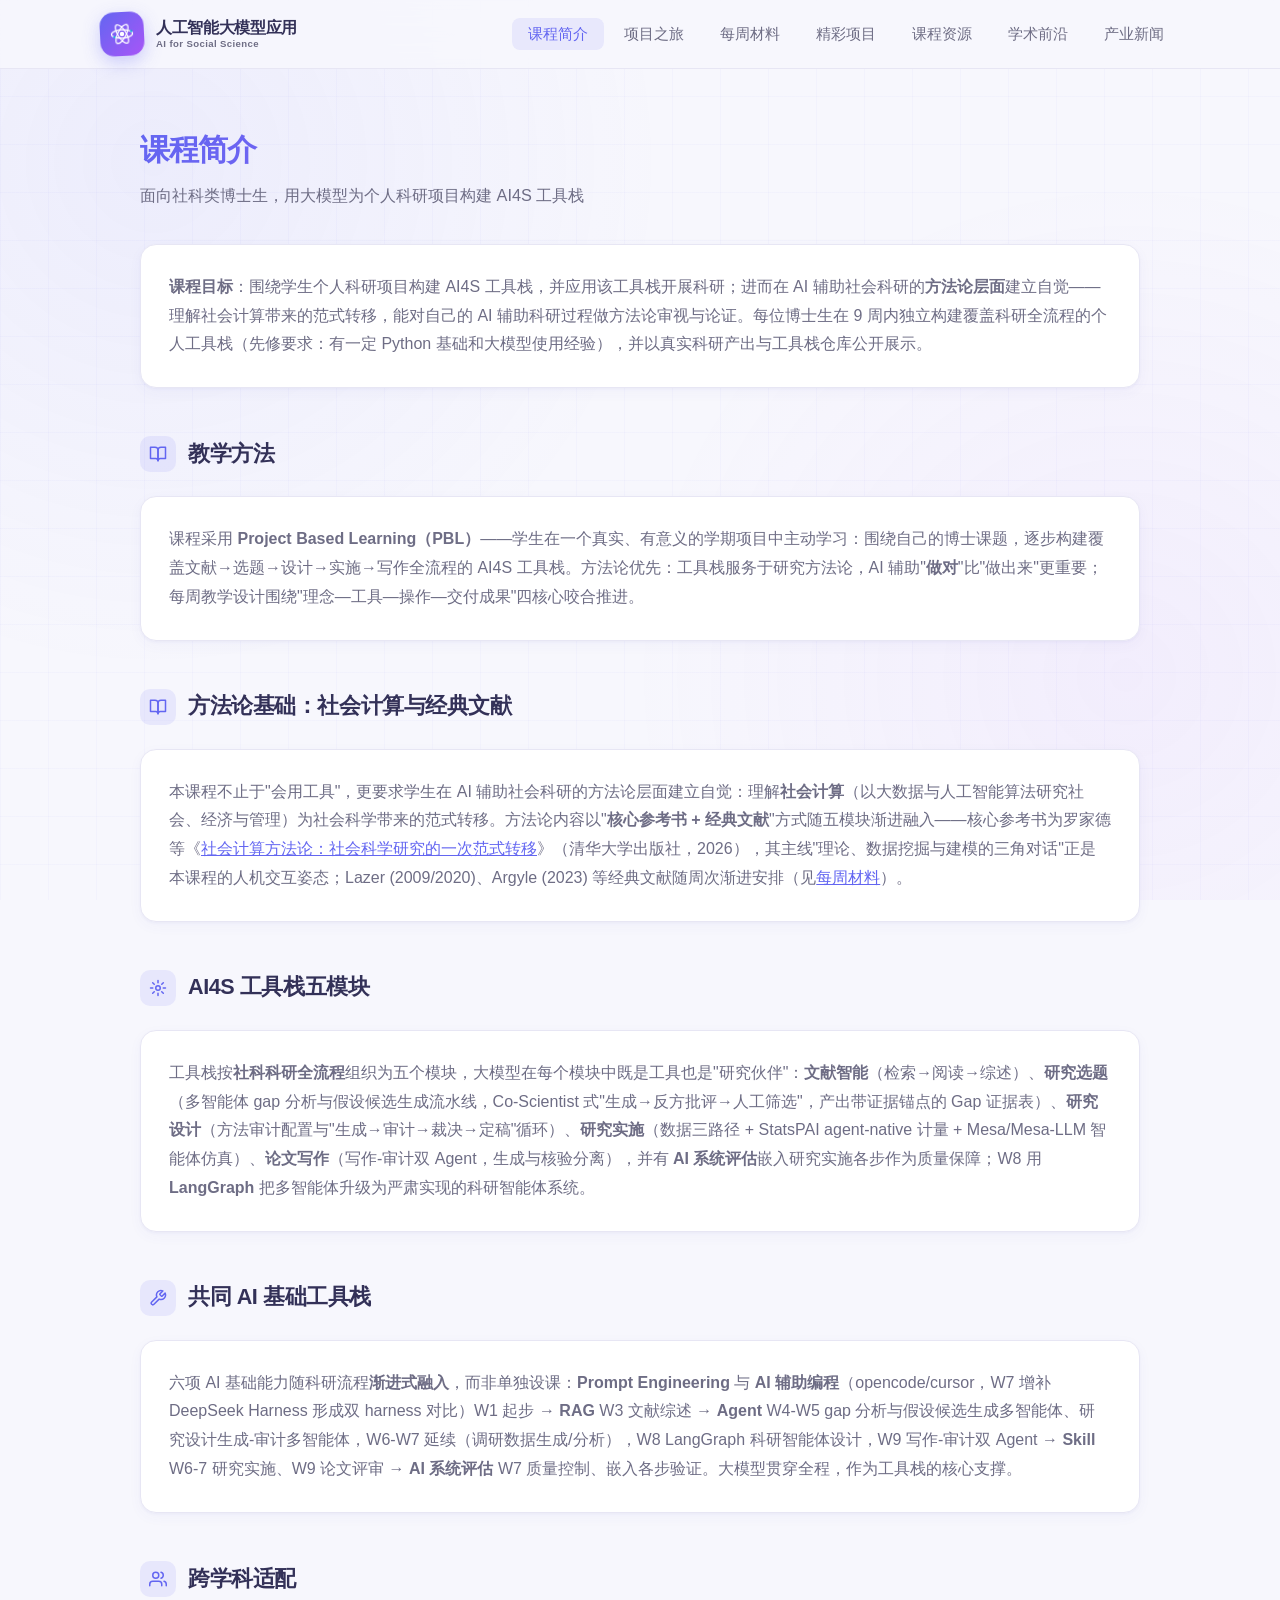
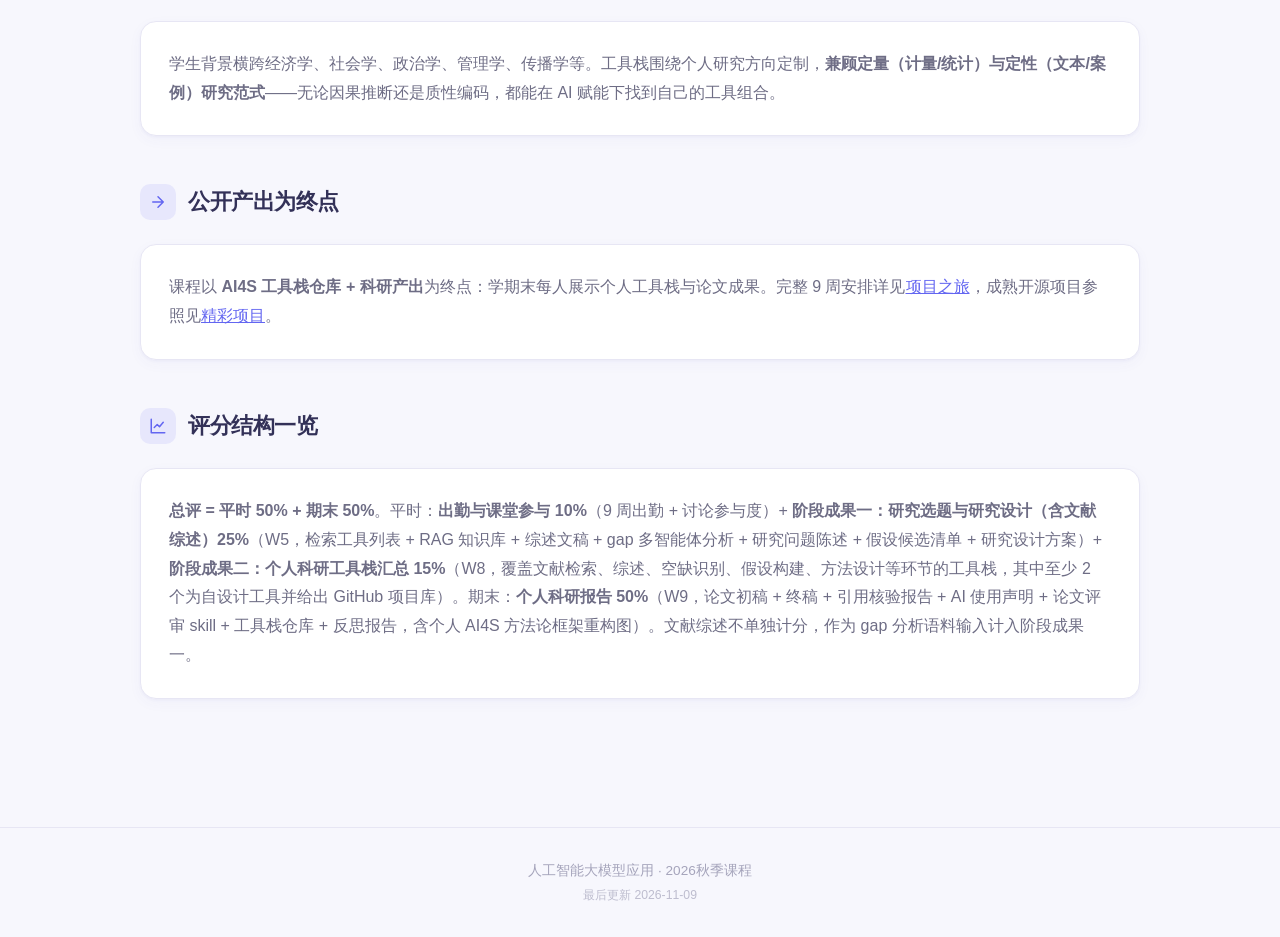
==== intro.html @ 6a99d44d "W8 moves to Phase 3; W1 lecture notes page + materials; collapsible week cards; W1 links & reading u" ====
<!DOCTYPE html>
<html lang="zh-CN">
<head>
    <meta charset="UTF-8">
    <meta name="viewport" content="width=device-width, initial-scale=1.0">
    <title>课程简介 — 人工智能大模型应用</title>
    <meta name="description" content="社科博士生 9 周构建个人 AI4S 工具栈的 PBL 课程展示——开源 AI4S 项目精选、课程安排与科研产出公开展示入口。">
    <meta property="og:title" content="人工智能大模型应用 · 2026秋季">
    <meta property="og:description" content="社科博士生 9 周构建个人 AI4S 工具栈的 PBL 课程展示——开源 AI4S 项目精选、课程安排与科研产出公开展示入口。">
    <meta property="og:type" content="website">
    <meta property="og:url" content="https://haichaozheng.github.io/ai4s-showcase/">
    <link rel="icon" type="image/svg+xml" href="favicon.svg">
    <link rel="stylesheet" href="style.css?v=4">
</head>
<body>
    <nav>
        <div class="nav-inner">
            <a href="index.html" class="logo">
                <div class="logo-icon">
                    <svg width="26" height="26" viewBox="0 0 32 32" fill="none">
                        <circle cx="16" cy="16" r="2.8" fill="white"/>
                        <ellipse cx="16" cy="16" rx="13" ry="5" stroke="white" stroke-width="1.5"/>
                        <ellipse cx="16" cy="16" rx="13" ry="5" stroke="white" stroke-width="1.5" transform="rotate(60 16 16)"/>
                        <ellipse cx="16" cy="16" rx="13" ry="5" stroke="white" stroke-width="1.5" transform="rotate(120 16 16)"/>
                        <circle cx="27.5" cy="13" r="1.4" fill="#06b6d4"/>
                        <circle cx="6.5" cy="19.5" r="1.4" fill="#06b6d4"/>
                    </svg>
                </div>
                <span class="logo-text"><span class="logo-title">人工智能大模型应用</span><span class="logo-subtitle">AI for Social Science</span></span>
            </a>
            <input type="checkbox" id="nav-toggle" class="nav-toggle">
            <label for="nav-toggle" class="nav-toggle-label" aria-label="菜单">
                <span></span><span></span><span></span>
            </label>
            <ul class="nav-links">
                <li><a href="intro.html" class="active">课程简介</a></li>
                <li><a href="timeline.html">项目之旅</a></li>
                <li><a href="weekly.html">每周材料</a></li>
                <li><a href="projects.html">精彩项目</a></li>
                <li><a href="resources.html">课程资源</a></li>
                <li><a href="papers.html">学术前沿</a></li>
                <li><a href="news.html">产业新闻</a></li>
            </ul>
        </div>
    </nav>

    <main>
        <h1 class="page-title">课程简介</h1>
        <p class="page-subtitle">面向社科类博士生，用大模型为个人科研项目构建 AI4S 工具栈</p>

        <div class="section">
            <div class="card" style="margin-bottom:20px;">
                <p><strong>课程目标</strong>：围绕学生个人科研项目构建 AI4S 工具栈，并应用该工具栈开展科研；进而在 AI 辅助社会科研的<strong>方法论层面</strong>建立自觉——理解社会计算带来的范式转移，能对自己的 AI 辅助科研过程做方法论审视与论证。每位博士生在 9 周内独立构建覆盖科研全流程的个人工具栈（先修要求：有一定 Python 基础和大模型使用经验），并以真实科研产出与工具栈仓库公开展示。</p>
            </div>
        </div>

        <div class="section">
            <div class="section-header">
                <div class="section-icon">
                    <svg viewBox="0 0 24 24"><path d="M2 3h6a4 4 0 0 1 4 4v14a3 3 0 0 0-3-3H2z"/><path d="M22 3h-6a4 4 0 0 0-4 4v14a3 3 0 0 1 3-3h7z"/></svg>
                </div>
                <h2 class="section-title">教学方法</h2>
            </div>
            <div class="card">
                <p>课程采用 <strong>Project Based Learning（PBL）</strong>——学生在一个真实、有意义的学期项目中主动学习：围绕自己的博士课题，逐步构建覆盖文献→选题→设计→实施→写作全流程的 AI4S 工具栈。方法论优先：工具栈服务于研究方法论，AI 辅助"<strong>做对</strong>"比"做出来"更重要；每周教学设计围绕"理念—工具—操作—交付成果"四核心咬合推进。</p>
            </div>
        </div>

        <div class="section">
            <div class="section-header">
                <div class="section-icon">
                    <svg viewBox="0 0 24 24"><path d="M2 3h6a4 4 0 0 1 4 4v14a3 3 0 0 0-3-3H2z"/><path d="M22 3h-6a4 4 0 0 0-4 4v14a3 3 0 0 1 3-3h7z"/></svg>
                </div>
                <h2 class="section-title">方法论基础：社会计算与经典文献</h2>
            </div>
            <div class="card">
                <p>本课程不止于"会用工具"，更要求学生在 AI 辅助社会科研的方法论层面建立自觉：理解<strong>社会计算</strong>（以大数据与人工智能算法研究社会、经济与管理）为社会科学带来的范式转移。方法论内容以"<strong>核心参考书 + 经典文献</strong>"方式随五模块渐进融入——核心参考书为罗家德等《<a href="https://www.tup.com.cn/bookscenter/book_11246901.html" target="_blank" rel="noopener" style="color:var(--accent);">社会计算方法论：社会科学研究的一次范式转移</a>》（清华大学出版社，2026），其主线"理论、数据挖掘与建模的三角对话"正是本课程的人机交互姿态；Lazer (2009/2020)、Argyle (2023) 等经典文献随周次渐进安排（见<a href="weekly.html" style="color:var(--accent);">每周材料</a>）。</p>
            </div>
        </div>

        <div class="section">
            <div class="section-header">
                <div class="section-icon">
                    <svg viewBox="0 0 24 24"><circle cx="12" cy="12" r="3"/><path d="M12 2v3M12 19v3M2 12h3M19 12h3M4.9 4.9l2.1 2.1M17 17l2.1 2.1M4.9 19.1L7 17M17 7l2.1-2.1"/></svg>
                </div>
                <h2 class="section-title">AI4S 工具栈五模块</h2>
            </div>
            <div class="card">
                <p>工具栈按<strong>社科科研全流程</strong>组织为五个模块，大模型在每个模块中既是工具也是"研究伙伴"：<strong>文献智能</strong>（检索→阅读→综述）、<strong>研究选题</strong>（多智能体 gap 分析与假设候选生成流水线，Co-Scientist 式"生成→反方批评→人工筛选"，产出带证据锚点的 Gap 证据表）、<strong>研究设计</strong>（方法审计配置与"生成→审计→裁决→定稿"循环）、<strong>研究实施</strong>（数据三路径 + StatsPAI agent-native 计量 + Mesa/Mesa-LLM 智能体仿真）、<strong>论文写作</strong>（写作-审计双 Agent，生成与核验分离），并有 <strong>AI 系统评估</strong>嵌入研究实施各步作为质量保障；W8 用 <strong>LangGraph</strong> 把多智能体升级为严肃实现的科研智能体系统。</p>
            </div>
        </div>

        <div class="section">
            <div class="section-header">
                <div class="section-icon">
                    <svg viewBox="0 0 24 24"><path d="M14.7 6.3a1 1 0 0 0 0 1.4l1.6 1.6a1 1 0 0 0 1.4 0l3.77-3.77a6 6 0 0 1-7.94 7.94l-6.91 6.91a2.12 2.12 0 0 1-3-3l6.91-6.91a6 6 0 0 1 7.94-7.94l-3.76 3.76z"/></svg>
                </div>
                <h2 class="section-title">共同 AI 基础工具栈</h2>
            </div>
            <div class="card">
                <p>六项 AI 基础能力随科研流程<strong>渐进式融入</strong>，而非单独设课：<strong>Prompt Engineering</strong> 与 <strong>AI 辅助编程</strong>（opencode/cursor，W7 增补 DeepSeek Harness 形成双 harness 对比）W1 起步 → <strong>RAG</strong> W3 文献综述 → <strong>Agent</strong> W4-W5 gap 分析与假设候选生成多智能体、研究设计生成-审计多智能体，W6-W7 延续（调研数据生成/分析），W8 LangGraph 科研智能体设计，W9 写作-审计双 Agent → <strong>Skill</strong> W6-7 研究实施、W9 论文评审 → <strong>AI 系统评估</strong> W7 质量控制、嵌入各步验证。大模型贯穿全程，作为工具栈的核心支撑。</p>
            </div>
        </div>

        <div class="section">
            <div class="section-header">
                <div class="section-icon">
                    <svg viewBox="0 0 24 24"><path d="M17 21v-2a4 4 0 0 0-4-4H5a4 4 0 0 0-4 4v2"/><circle cx="9" cy="7" r="4"/><path d="M23 21v-2a4 4 0 0 0-3-3.87"/><path d="M16 3.13a4 4 0 0 1 0 7.75"/></svg>
                </div>
                <h2 class="section-title">跨学科适配</h2>
            </div>
            <div class="card">
                <p>学生背景横跨经济学、社会学、政治学、管理学、传播学等。工具栈围绕个人研究方向定制，<strong>兼顾定量（计量/统计）与定性（文本/案例）研究范式</strong>——无论因果推断还是质性编码，都能在 AI 赋能下找到自己的工具组合。</p>
            </div>
        </div>

        <div class="section">
            <div class="section-header">
                <div class="section-icon">
                    <svg viewBox="0 0 24 24"><path d="M5 12h14M12 5l7 7-7 7"/></svg>
                </div>
                <h2 class="section-title">公开产出为终点</h2>
            </div>
            <div class="card">
                <p>课程以 <strong>AI4S 工具栈仓库 + 科研产出</strong>为终点：学期末每人展示个人工具栈与论文成果。完整 9 周安排详见<a href="timeline.html" style="color:var(--accent);">项目之旅</a>，成熟开源项目参照见<a href="projects.html" style="color:var(--accent);">精彩项目</a>。</p>
            </div>
        </div>

        <div class="section">
            <div class="section-header">
                <div class="section-icon">
                    <svg viewBox="0 0 24 24"><path d="M3 3v18h18"/><path d="M7 14l4-4 3 3 5-6"/></svg>
                </div>
                <h2 class="section-title">评分结构一览</h2>
            </div>
            <div class="card">
                <p><strong>总评 = 平时 50% + 期末 50%</strong>。平时：<strong>出勤与课堂参与 10%</strong>（9 周出勤 + 讨论参与度）+ <strong>阶段成果一：研究选题与研究设计（含文献综述）25%</strong>（W5，检索工具列表 + RAG 知识库 + 综述文稿 + gap 多智能体分析 + 研究问题陈述 + 假设候选清单 + 研究设计方案）+ <strong>阶段成果二：个人科研工具栈汇总 15%</strong>（W8，覆盖文献检索、综述、空缺识别、假设构建、方法设计等环节的工具栈，其中至少 2 个为自设计工具并给出 GitHub 项目库）。期末：<strong>个人科研报告 50%</strong>（W9，论文初稿 + 终稿 + 引用核验报告 + AI 使用声明 + 论文评审 skill + 工具栈仓库 + 反思报告，含个人 AI4S 方法论框架重构图）。文献综述不单独计分，作为 gap 分析语料输入计入阶段成果一。</p>
            </div>
        </div>
    </main>

    <footer>
        人工智能大模型应用 · 2026秋季课程
        <span style="display:block;margin-top:4px;font-size:0.9em;opacity:0.7;">最后更新 2026-11-09</span>
    </footer>
</body>
</html>
---- style.css ----
* { margin: 0; padding: 0; box-sizing: border-box; }

:root {
    --bg: #f7f7fd;
    --bg-card: #ffffff;
    --bg-soft: #eef0fb;
    --accent: #6366f1;
    --accent-light: #818cf8;
    --accent-2: #a855f7;
    --accent-3: #06b6d4;
    --accent-soft: rgba(99, 102, 241, 0.1);
    --accent-soft-2: rgba(168, 85, 247, 0.08);
    --text: #333158;
    --text-secondary: #6e6d85;
    --text-muted: #a5a4bb;
    --border: #e7e6f4;
    --border-hover: #d2cfe9;
    --shadow: 0 1px 3px rgba(80, 70, 180, 0.05), 0 4px 14px rgba(80, 70, 180, 0.04);
    --shadow-hover: 0 8px 28px rgba(99, 102, 241, 0.14);
}

body {
    font-family: -apple-system, BlinkMacSystemFont, "PingFang SC", "Microsoft YaHei", sans-serif;
    background: var(--bg);
    color: var(--text);
    line-height: 1.6;
    overflow-x: hidden;
}

body::before {
    content: '';
    position: fixed;
    top: 0; left: 0; right: 0; bottom: 0;
    background:
        radial-gradient(circle at 12% 18%, rgba(99, 102, 241, 0.07) 0%, transparent 38%),
        radial-gradient(circle at 88% 75%, rgba(168, 85, 247, 0.06) 0%, transparent 38%);
    pointer-events: none;
    z-index: 0;
}

body::after {
    content: '';
    position: fixed;
    top: 0; left: 0; right: 0; bottom: 0;
    background:
        linear-gradient(rgba(99, 102, 241, 0.03) 1px, transparent 1px),
        linear-gradient(90deg, rgba(99, 102, 241, 0.03) 1px, transparent 1px);
    background-size: 48px 48px;
    pointer-events: none;
    z-index: 0;
}

nav {
    position: sticky;
    top: 0;
    z-index: 100;
    background: rgba(247, 247, 253, 0.85);
    backdrop-filter: blur(20px);
    -webkit-backdrop-filter: blur(20px);
    border-bottom: 1px solid var(--border);
    padding: 0 40px;
}

.nav-inner {
    max-width: 1080px;
    margin: 0 auto;
    display: flex;
    align-items: center;
    justify-content: space-between;
    height: 68px;
}

.logo {
    display: flex;
    align-items: center;
    gap: 12px;
    text-decoration: none;
    color: var(--text);
    flex-shrink: 0;
}

.logo-icon {
    width: 44px;
    height: 44px;
    background: linear-gradient(135deg, #6366f1 0%, #a855f7 100%);
    border-radius: 14px;
    display: flex;
    align-items: center;
    justify-content: center;
    box-shadow: 0 6px 18px rgba(99, 102, 241, 0.3);
    transform: rotate(-3deg);
    transition: transform 0.3s;
}

.logo:hover .logo-icon {
    transform: rotate(3deg) scale(1.05);
}

.logo-text {
    display: flex;
    flex-direction: column;
    justify-content: center;
    line-height: 1.2;
}

.logo-title {
    font-size: 1.02em;
    font-weight: 700;
    letter-spacing: -0.02em;
}

.logo-subtitle {
    font-size: 0.6em;
    font-weight: 600;
    color: var(--text-secondary);
    letter-spacing: 0.04em;
}

.nav-links {
    display: flex;
    gap: 4px;
    list-style: none;
}

.nav-links a {
    color: var(--text-secondary);
    text-decoration: none;
    font-size: 0.92em;
    font-weight: 500;
    padding: 8px 16px;
    border-radius: 8px;
    transition: all 0.2s;
}

.nav-links a:hover, .nav-links a.active {
    color: var(--accent);
    background: var(--accent-soft);
}

main {
    position: relative;
    z-index: 1;
    max-width: 1080px;
    margin: 0 auto;
    padding: 56px 40px 80px;
}

.page-title {
    font-size: 1.9em;
    font-weight: 800;
    letter-spacing: -0.03em;
    margin-bottom: 8px;
    background: linear-gradient(135deg, #6366f1 0%, #a855f7 100%);
    -webkit-background-clip: text;
    -webkit-text-fill-color: transparent;
    background-clip: text;
}

.page-subtitle {
    color: var(--text-secondary);
    margin-bottom: 36px;
    font-size: 1.02em;
}

.section {
    margin-bottom: 48px;
}

.section-header {
    display: flex;
    align-items: center;
    gap: 12px;
    margin-bottom: 24px;
}

.section-icon {
    width: 36px; height: 36px;
    background: var(--accent-soft);
    border-radius: 10px;
    display: flex;
    align-items: center;
    justify-content: center;
    flex-shrink: 0;
}

.section-icon svg {
    width: 18px; height: 18px;
    stroke: var(--accent);
    fill: none;
    stroke-width: 2;
    stroke-linecap: round;
    stroke-linejoin: round;
}

.section-title {
    font-size: 1.35em;
    font-weight: 700;
    letter-spacing: -0.02em;
    color: var(--text);
}

.card {
    background: var(--bg-card);
    border: 1px solid var(--border);
    border-radius: 16px;
    padding: 28px;
    box-shadow: var(--shadow);
    transition: all 0.25s;
}

.card:hover {
    border-color: var(--border-hover);
    box-shadow: var(--shadow-hover);
}

.card p {
    color: var(--text-secondary);
    line-height: 1.8;
}

/* Coming soon */
.coming-soon {
    text-align: center;
    padding: 72px 20px;
    background: var(--bg-card);
    border: 1.5px dashed var(--border-hover);
    border-radius: 18px;
    color: var(--text-muted);
}

.coming-soon-icon {
    width: 64px; height: 64px;
    margin: 0 auto 20px;
    background: linear-gradient(135deg, var(--accent-soft), var(--accent-soft-2));
    border-radius: 18px;
    display: flex;
    align-items: center;
    justify-content: center;
    animation: bob 3s ease-in-out infinite;
}

@keyframes bob {
    0%, 100% { transform: translateY(0); }
    50% { transform: translateY(-6px); }
}

.coming-soon-icon svg {
    width: 30px; height: 30px;
    stroke: var(--accent);
    fill: none;
    stroke-width: 2;
    stroke-linecap: round;
    stroke-linejoin: round;
}

.coming-soon-title {
    font-size: 1.15em;
    font-weight: 600;
    color: var(--text-secondary);
    margin-bottom: 6px;
}

.coming-soon-desc {
    font-size: 0.92em;
    color: var(--text-muted);
}

/* Resources */
.resources {
    display: grid;
    grid-template-columns: repeat(auto-fit, minmax(300px, 1fr));
    gap: 16px;
}

.resource-card {
    background: var(--bg-card);
    border: 1px solid var(--border);
    border-radius: 16px;
    padding: 28px;
    box-shadow: var(--shadow);
    transition: all 0.25s;
}

.resource-card:hover {
    border-color: var(--border-hover);
    transform: translateY(-3px);
    box-shadow: var(--shadow-hover);
}

.resource-icon {
    width: 48px; height: 48px;
    background: linear-gradient(135deg, var(--accent-soft), var(--accent-soft-2));
    border-radius: 14px;
    display: flex;
    align-items: center;
    justify-content: center;
    margin-bottom: 18px;
}

.resource-icon svg {
    width: 24px; height: 24px;
    stroke: var(--accent);
    fill: none;
    stroke-width: 2;
    stroke-linecap: round;
    stroke-linejoin: round;
}

.resource-title {
    font-weight: 700;
    margin-bottom: 8px;
    font-size: 1.05em;
    color: var(--text);
}

.resource-desc {
    color: var(--text-secondary);
    font-size: 0.92em;
    line-height: 1.6;
}

footer {
    position: relative;
    z-index: 1;
    text-align: center;
    padding: 32px 40px;
    border-top: 1px solid var(--border);
    color: var(--text-muted);
    font-size: 0.85em;
}

/* Home hero + nav cards */
.hero {
    text-align: center;
    margin-bottom: 64px;
    padding: 48px 0 32px;
}

.hero h1 {
    font-size: 2.8em;
    font-weight: 800;
    letter-spacing: -0.03em;
    margin-bottom: 16px;
    background: linear-gradient(135deg, #6366f1 0%, #a855f7 100%);
    -webkit-background-clip: text;
    -webkit-text-fill-color: transparent;
    background-clip: text;
}

.hero p {
    color: var(--text-secondary);
    font-size: 1.15em;
    max-width: 560px;
    margin: 0 auto;
}

.nav-cards {
    display: grid;
    grid-template-columns: repeat(auto-fit, minmax(240px, 1fr));
    gap: 20px;
}

.nav-card {
    display: block;
    text-decoration: none;
    color: inherit;
    background: var(--bg-card);
    border: 1px solid var(--border);
    border-radius: 18px;
    padding: 32px 28px;
    box-shadow: var(--shadow);
    transition: all 0.25s;
    position: relative;
    overflow: hidden;
}

.nav-card::before {
    content: '';
    position: absolute;
    top: 0; left: 0; right: 0;
    height: 4px;
    background: linear-gradient(90deg, var(--accent), var(--accent-2));
    transform: scaleX(0);
    transform-origin: left;
    transition: transform 0.3s;
}

.nav-card:hover {
    border-color: var(--border-hover);
    transform: translateY(-4px);
    box-shadow: var(--shadow-hover);
}

.nav-card:hover::before {
    transform: scaleX(1);
}

.nav-card-icon {
    width: 52px; height: 52px;
    background: linear-gradient(135deg, var(--accent-soft), var(--accent-soft-2));
    border-radius: 14px;
    display: flex;
    align-items: center;
    justify-content: center;
    margin-bottom: 20px;
}

.nav-card-icon svg {
    width: 26px; height: 26px;
    stroke: var(--accent);
    fill: none;
    stroke-width: 2;
    stroke-linecap: round;
    stroke-linejoin: round;
}

.nav-card-title {
    font-size: 1.15em;
    font-weight: 700;
    margin-bottom: 6px;
    color: var(--text);
}

.nav-card-desc {
    color: var(--text-secondary);
    font-size: 0.9em;
}

/* Facts bar (home) */
.facts {
    display: flex;
    flex-wrap: wrap;
    justify-content: center;
    gap: 10px;
    margin-top: 28px;
}
.fact {
    display: inline-flex;
    align-items: center;
    gap: 6px;
    background: var(--bg-card);
    border: 1px solid var(--border);
    color: var(--text-secondary);
    padding: 6px 14px;
    border-radius: 20px;
    font-size: 0.82em;
    font-weight: 500;
}
.fact::before {
    content: '';
    width: 6px; height: 6px;
    border-radius: 50%;
    background: var(--accent);
}

/* Note banner */
.note-banner {
    background: var(--accent-soft);
    border: 1px solid var(--border);
    border-radius: 12px;
    padding: 14px 20px;
    margin-bottom: 24px;
    color: var(--text-secondary);
    font-size: 0.9em;
    display: flex;
    align-items: center;
    gap: 10px;
}
.note-banner svg {
    width: 18px; height: 18px;
    stroke: var(--accent);
    fill: none;
    stroke-width: 2;
    flex-shrink: 0;
}

/* Timeline */
.timeline {
    position: relative;
}
.phase {
    position: relative;
    padding-left: 44px;
    margin-bottom: 24px;
}
.phase::before {
    content: '';
    position: absolute;
    left: 15px;
    top: 28px;
    bottom: -24px;
    width: 2px;
    background: var(--border);
}
.phase:last-child { margin-bottom: 0; }
.phase:last-child::before { display: none; }
.phase-dot {
    position: absolute;
    left: 0;
    top: 0;
    width: 32px;
    height: 32px;
    border-radius: 50%;
    background: linear-gradient(135deg, var(--accent), var(--accent-2));
    box-shadow: 0 0 0 5px var(--bg), 0 4px 12px rgba(99, 102, 241, 0.3);
    display: flex;
    align-items: center;
    justify-content: center;
    color: white;
    font-size: 0.72em;
    font-weight: 700;
    z-index: 1;
}
.phase-card {
    background: var(--bg-card);
    border: 1px solid var(--border);
    border-radius: 16px;
    padding: 24px 26px;
    box-shadow: var(--shadow);
    transition: all 0.25s;
}
.phase-card:hover {
    border-color: var(--border-hover);
    box-shadow: var(--shadow-hover);
}
.phase-head {
    display: flex;
    align-items: baseline;
    gap: 12px;
    flex-wrap: wrap;
    margin-bottom: 6px;
}
.phase-name {
    font-size: 1.2em;
    font-weight: 700;
    color: var(--text);
}
.phase-weeks {
    font-size: 0.78em;
    font-weight: 600;
    color: var(--accent);
    background: var(--accent-soft);
    padding: 3px 12px;
    border-radius: 20px;
}
.phase-challenge {
    color: var(--text-secondary);
    font-size: 0.9em;
    margin-bottom: 16px;
    font-style: italic;
}
.milestone-list {
    list-style: none;
    display: flex;
    flex-direction: column;
    gap: 10px;
}
.milestone {
    display: flex;
    align-items: flex-start;
    gap: 10px;
    font-size: 0.9em;
    color: var(--text-secondary);
    line-height: 1.5;
}
.milestone::before {
    content: '';
    width: 7px; height: 7px;
    margin-top: 7px;
    border-radius: 2px;
    background: var(--accent-light);
    flex-shrink: 0;
    transform: rotate(45deg);
}
.milestone b {
    color: var(--text);
    font-weight: 600;
}

/* Badges */
.badge {
    padding: 4px 12px;
    border-radius: 20px;
    font-size: 0.76em;
    font-weight: 600;
    white-space: nowrap;
    flex-shrink: 0;
}
.badge-progress { background: #fef3c7; color: #92400e; }
.badge-live { background: #d1fae5; color: #065f46; }
.badge-demo { background: var(--accent-soft); color: var(--accent); }

/* Open-source banner (projects) */
.demo-banner {
    background: linear-gradient(135deg, var(--accent-soft), var(--accent-soft-2));
    border: 1px solid var(--border);
    border-radius: 16px;
    padding: 28px;
    margin-bottom: 32px;
    display: flex;
    gap: 20px;
    align-items: center;
}
.demo-banner-icon {
    width: 52px; height: 52px;
    background: linear-gradient(135deg, var(--accent), var(--accent-2));
    border-radius: 14px;
    display: flex;
    align-items: center;
    justify-content: center;
    flex-shrink: 0;
}
.demo-banner-icon svg {
    width: 26px; height: 26px;
    stroke: white;
    fill: none;
    stroke-width: 2;
    stroke-linecap: round;
    stroke-linejoin: round;
}
.demo-banner h3 {
    font-size: 1.1em;
    margin-bottom: 4px;
    color: var(--text);
}
.demo-banner p {
    color: var(--text-secondary);
    font-size: 0.9em;
}

/* Project cards */
.project-card {
    background: var(--bg-card);
    border: 1px solid var(--border);
    border-radius: 16px;
    padding: 24px;
    margin-bottom: 16px;
    box-shadow: var(--shadow);
    transition: all 0.25s;
}
.project-card:hover {
    border-color: var(--border-hover);
    box-shadow: var(--shadow-hover);
}
.project-card-head {
    display: flex;
    justify-content: space-between;
    align-items: flex-start;
    gap: 16px;
    margin-bottom: 8px;
}
.project-card-title {
    font-size: 1.1em;
    font-weight: 700;
    color: var(--text);
}
.project-card-author {
    color: var(--text-muted);
    font-size: 0.88em;
    margin-bottom: 12px;
}
.project-card-desc {
    color: var(--text-secondary);
    font-size: 0.92em;
    margin-bottom: 14px;
    line-height: 1.7;
}
.project-tags {
    display: flex;
    flex-wrap: wrap;
    gap: 8px;
    margin-bottom: 16px;
}
.tag {
    font-size: 0.76em;
    font-weight: 600;
    padding: 4px 10px;
    border-radius: 8px;
    background: var(--accent-soft);
    color: var(--accent);
}
.tag-ai {
    background: rgba(168, 85, 247, 0.1);
    color: var(--accent-2);
}
.project-links {
    display: flex;
    gap: 10px;
    flex-wrap: wrap;
}
.project-links a {
    color: var(--accent);
    text-decoration: none;
    font-size: 0.86em;
    font-weight: 500;
    padding: 6px 14px;
    border: 1px solid var(--border);
    border-radius: 8px;
    transition: all 0.2s;
}
.project-links a:hover {
    background: var(--accent-soft);
    border-color: var(--accent-light);
}
.example-flag {
    display: inline-block;
    font-size: 0.7em;
    font-weight: 600;
    color: var(--text-muted);
    background: var(--bg-soft);
    padding: 2px 8px;
    border-radius: 6px;
    margin-left: 8px;
    vertical-align: middle;
}

/* News */
.news-list {
    display: flex;
    flex-direction: column;
    gap: 16px;
}
.news-card {
    background: var(--bg-card);
    border: 1px solid var(--border);
    border-radius: 16px;
    padding: 24px;
    box-shadow: var(--shadow);
    transition: all 0.25s;
}
.news-card:hover {
    border-color: var(--border-hover);
    box-shadow: var(--shadow-hover);
}
.news-meta {
    display: flex;
    align-items: center;
    gap: 12px;
    margin-bottom: 10px;
    flex-wrap: wrap;
}
.news-date {
    font-size: 0.78em;
    font-weight: 600;
    color: var(--accent);
    background: var(--accent-soft);
    padding: 3px 10px;
    border-radius: 20px;
}
.news-source {
    font-size: 0.8em;
    color: var(--text-muted);
}
.news-title {
    font-size: 1.08em;
    font-weight: 700;
    color: var(--text);
    margin-bottom: 8px;
    line-height: 1.4;
}
.news-summary {
    color: var(--text-secondary);
    font-size: 0.92em;
    line-height: 1.7;
    margin-bottom: 14px;
}
.news-link {
    color: var(--accent);
    text-decoration: none;
    font-size: 0.86em;
    font-weight: 500;
}
.news-link:hover { text-decoration: underline; }

/* Weekly materials */
.week-card {
    background: var(--bg-card);
    border: 1px solid var(--border);
    border-radius: 16px;
    padding: 24px 26px;
    margin-bottom: 16px;
    box-shadow: var(--shadow);
    transition: all 0.25s;
    scroll-margin-top: 90px;
}
.week-card:hover { border-color: var(--border-hover); box-shadow: var(--shadow-hover); }
.week-card:target { border-color: var(--accent-light); box-shadow: var(--shadow-hover); }
.week-head {
    display: flex;
    align-items: center;
    gap: 14px;
    flex-wrap: wrap;
}
.week-num {
    font-size: 0.82em;
    font-weight: 700;
    color: white;
    background: linear-gradient(135deg, var(--accent), var(--accent-2));
    padding: 6px 12px;
    border-radius: 10px;
    flex-shrink: 0;
}
.week-info { flex: 1; min-width: 200px; }
.week-title { font-weight: 700; color: var(--text); }
.week-deliverable { font-size: 0.82em; color: var(--text-muted); margin-top: 2px; }
.week-body {
    margin-top: 18px;
    display: flex;
    flex-direction: column;
    gap: 18px;
}
.material-group-title {
    font-size: 0.8em;
    font-weight: 700;
    color: var(--text-secondary);
    letter-spacing: 0.06em;
    margin-bottom: 8px;
    display: flex;
    align-items: center;
    gap: 8px;
}
.material-group-title::before {
    content: '';
    width: 14px;
    height: 3px;
    border-radius: 2px;
    background: linear-gradient(90deg, var(--accent), var(--accent-2));
}
.material-list {
    display: flex;
    flex-direction: column;
    gap: 8px;
}
.material-item {
    display: flex;
    align-items: center;
    gap: 12px;
    border: 1px solid var(--border);
    border-radius: 12px;
    padding: 10px 14px;
    background: var(--bg);
    transition: all 0.2s;
}
.material-item.has-link:hover {
    border-color: var(--border-hover);
    background: var(--bg-card);
    box-shadow: var(--shadow);
}
.material-item.is-pending {
    opacity: 0.72;
    background: transparent;
    border-style: dashed;
}
.material-icon {
    width: 34px;
    height: 34px;
    border-radius: 10px;
    flex-shrink: 0;
    background: linear-gradient(135deg, var(--accent-soft), var(--accent-soft-2));
    display: flex;
    align-items: center;
    justify-content: center;
}
.material-icon svg {
    width: 16px;
    height: 16px;
    stroke: var(--accent);
    fill: none;
    stroke-width: 2;
    stroke-linecap: round;
    stroke-linejoin: round;
}
.material-info { flex: 1; min-width: 0; }
.material-name {
    font-size: 0.92em;
    font-weight: 600;
    color: var(--text);
    line-height: 1.4;
}
a.material-name { color: var(--accent); text-decoration: none; }
a.material-name:hover { text-decoration: underline; }
.material-meta {
    font-size: 0.78em;
    color: var(--text-muted);
    margin-top: 1px;
}
.material-link {
    color: var(--accent);
    text-decoration: none;
    font-size: 0.82em;
    font-weight: 600;
    padding: 5px 12px;
    border: 1px solid var(--border);
    border-radius: 8px;
    flex-shrink: 0;
    transition: all 0.2s;
    white-space: nowrap;
}
.material-link:hover { background: var(--accent-soft); border-color: var(--accent-light); }
.material-status {
    font-size: 0.76em;
    font-weight: 600;
    color: var(--text-muted);
    background: var(--bg-soft);
    padding: 4px 10px;
    border-radius: 20px;
    flex-shrink: 0;
    white-space: nowrap;
}
.week-link {
    color: var(--accent);
    text-decoration: none;
    font-weight: 500;
    white-space: nowrap;
    margin-left: 4px;
}
.week-link:hover { text-decoration: underline; }

/* Mobile nav toggle (pure CSS hamburger) */
.nav-toggle { display: none; }
.nav-toggle-label {
    display: none;
    flex-direction: column;
    justify-content: center;
    gap: 5px;
    cursor: pointer;
    padding: 10px 8px;
    flex-shrink: 0;
}
.nav-toggle-label span {
    display: block;
    width: 22px;
    height: 2px;
    background: var(--text);
    border-radius: 2px;
    transition: transform 0.3s, opacity 0.2s;
}

@media (max-width: 768px) {
    nav { padding: 0 12px; }
    main { padding: 40px 20px 60px; }
    .page-title { font-size: 1.5em; }
    .logo-text { font-size: 0.88em; }
    .logo-subtitle { font-size: 0.68em; }
    .hero h1 { font-size: 2em; }
    .demo-banner { flex-direction: column; text-align: center; }
    .nav-toggle-label { display: flex; }
    .nav-links {
        position: absolute;
        top: 68px;
        left: 0; right: 0;
        flex-direction: column;
        background: rgba(247, 247, 253, 0.98);
        border-bottom: 1px solid var(--border);
        padding: 8px 12px;
        gap: 0;
        max-height: 0;
        overflow: hidden;
        transition: max-height 0.3s ease;
    }
    .nav-toggle:checked ~ .nav-links { max-height: 400px; }
    .nav-links a { padding: 12px 16px; font-size: 0.95em; }
}

/* ============ Lecture notes pages (notes/*.html) ============ */
.notes-head {
    display: flex;
    align-items: center;
    gap: 14px;
    flex-wrap: wrap;
    margin-bottom: 10px;
}
.notes-week-badge {
    font-size: 1.1em;
    font-weight: 800;
    color: #fff;
    background: linear-gradient(135deg, var(--accent), var(--accent-2));
    padding: 8px 16px;
    border-radius: 12px;
    letter-spacing: 0.02em;
    flex-shrink: 0;
}
.notes-title {
    font-size: 1.6em;
    font-weight: 800;
    letter-spacing: -0.02em;
    background: linear-gradient(135deg, #6366f1 0%, #a855f7 100%);
    -webkit-background-clip: text;
    -webkit-text-fill-color: transparent;
    background-clip: text;
}
.notes-subtitle {
    color: var(--text-secondary);
    margin-bottom: 24px;
    font-size: 0.98em;
}
.notes-toolbar {
    position: sticky;
    top: 72px;
    z-index: 50;
    display: flex;
    align-items: center;
    gap: 10px;
    flex-wrap: wrap;
    background: rgba(255, 255, 255, 0.88);
    backdrop-filter: blur(16px);
    -webkit-backdrop-filter: blur(16px);
    border: 1px solid var(--border);
    border-radius: 12px;
    padding: 10px 14px;
    margin-bottom: 24px;
    box-shadow: var(--shadow);
}
.notes-btn {
    font-family: inherit;
    font-size: 0.84em;
    font-weight: 600;
    color: var(--accent);
    background: var(--bg);
    border: 1px solid var(--border);
    border-radius: 8px;
    padding: 6px 14px;
    cursor: pointer;
    transition: all 0.2s;
    white-space: nowrap;
}
.notes-btn:hover { background: var(--accent-soft); border-color: var(--accent-light); }
.notes-btn.primary {
    color: #fff;
    background: linear-gradient(135deg, var(--accent), var(--accent-2));
    border-color: transparent;
}
.notes-btn.primary:hover { opacity: 0.88; }
.notes-pager { display: flex; align-items: center; gap: 8px; margin-left: auto; }
.notes-page-indicator {
    font-size: 0.84em;
    font-weight: 700;
    color: var(--text-secondary);
    font-variant-numeric: tabular-nums;
    min-width: 58px;
    text-align: center;
}
.slide {
    background: var(--bg-card);
    border: 1px solid var(--border);
    border-radius: 16px;
    padding: 26px 30px;
    margin-bottom: 18px;
    box-shadow: var(--shadow);
}
.notes-main.slide-mode .slide { display: none; margin-bottom: 0; }
.notes-main.slide-mode .slide.current { display: block; animation: slide-in 0.25s ease; }
@keyframes slide-in {
    from { opacity: 0; transform: translateY(10px); }
    to { opacity: 1; transform: none; }
}
.slide-kicker {
    font-size: 0.76em;
    font-weight: 700;
    letter-spacing: 0.1em;
    color: var(--accent);
    margin-bottom: 6px;
}
.slide h2 {
    font-size: 1.28em;
    font-weight: 800;
    letter-spacing: -0.01em;
    margin-bottom: 14px;
    padding-bottom: 10px;
    border-bottom: 1px solid var(--border);
}
.slide p { margin: 10px 0; color: var(--text); }
.slide ul, .slide ol { padding-left: 1.4em; margin: 10px 0; display: flex; flex-direction: column; gap: 7px; }
.slide li::marker { color: var(--accent); font-weight: 700; }
.slide code {
    background: var(--bg-soft);
    border: 1px solid var(--border);
    border-radius: 6px;
    padding: 1px 6px;
    font-size: 0.88em;
    color: var(--accent);
}
.slide pre {
    background: #221f3a;
    color: #e6e4f7;
    padding: 14px 18px;
    border-radius: 10px;
    overflow-x: auto;
    font-size: 0.85em;
    line-height: 1.55;
    margin: 12px 0;
}
.slide pre code { background: transparent; border: none; padding: 0; color: inherit; }
.slide .callout {
    background: var(--accent-soft);
    border-left: 3px solid var(--accent);
    border-radius: 8px;
    padding: 10px 16px;
    font-size: 0.9em;
    color: var(--text-secondary);
    margin-top: 16px;
}
.slide .callout strong { color: var(--accent); }
.notes-foot-nav {
    display: flex;
    justify-content: space-between;
    align-items: center;
    gap: 12px;
    flex-wrap: wrap;
    margin-top: 30px;
    padding-top: 18px;
    border-top: 1px solid var(--border);
}
.notes-foot-nav a {
    color: var(--accent);
    text-decoration: none;
    font-weight: 600;
    font-size: 0.9em;
}
.notes-foot-nav a:hover { text-decoration: underline; }
@media (max-width: 640px) {
    .slide { padding: 20px 18px; }
    .notes-toolbar { top: 64px; padding: 8px 10px; }
    .notes-pager { margin-left: 0; }
}

/* ============ Collapsible week cards (weekly.html) ============ */
.week-card .week-head { cursor: pointer; user-select: none; }
.week-card .week-body { display: none; }
.week-card.is-open .week-body { display: flex; }
.week-card.is-open { border-color: var(--accent-light); }
.week-toggle {
    flex-shrink: 0;
    width: 30px;
    height: 30px;
    display: flex;
    align-items: center;
    justify-content: center;
    border-radius: 8px;
    color: var(--text-muted);
    transition: transform 0.2s, background 0.2s, color 0.2s;
}
.week-toggle svg { width: 18px; height: 18px; fill: none; stroke: currentColor; stroke-width: 2.2; stroke-linecap: round; stroke-linejoin: round; }
.week-head:hover .week-toggle { background: var(--bg-soft); color: var(--accent); }
.week-card.is-open .week-toggle { transform: rotate(90deg); color: var(--accent); }
/* ============ Slide inline links (notes pages) ============ */
.slide a {
    color: var(--accent);
    text-decoration: underline;
    text-decoration-color: rgba(99, 102, 241, 0.35);
    text-underline-offset: 3px;
    font-weight: 600;
}
.slide a:hover { text-decoration-color: var(--accent); }
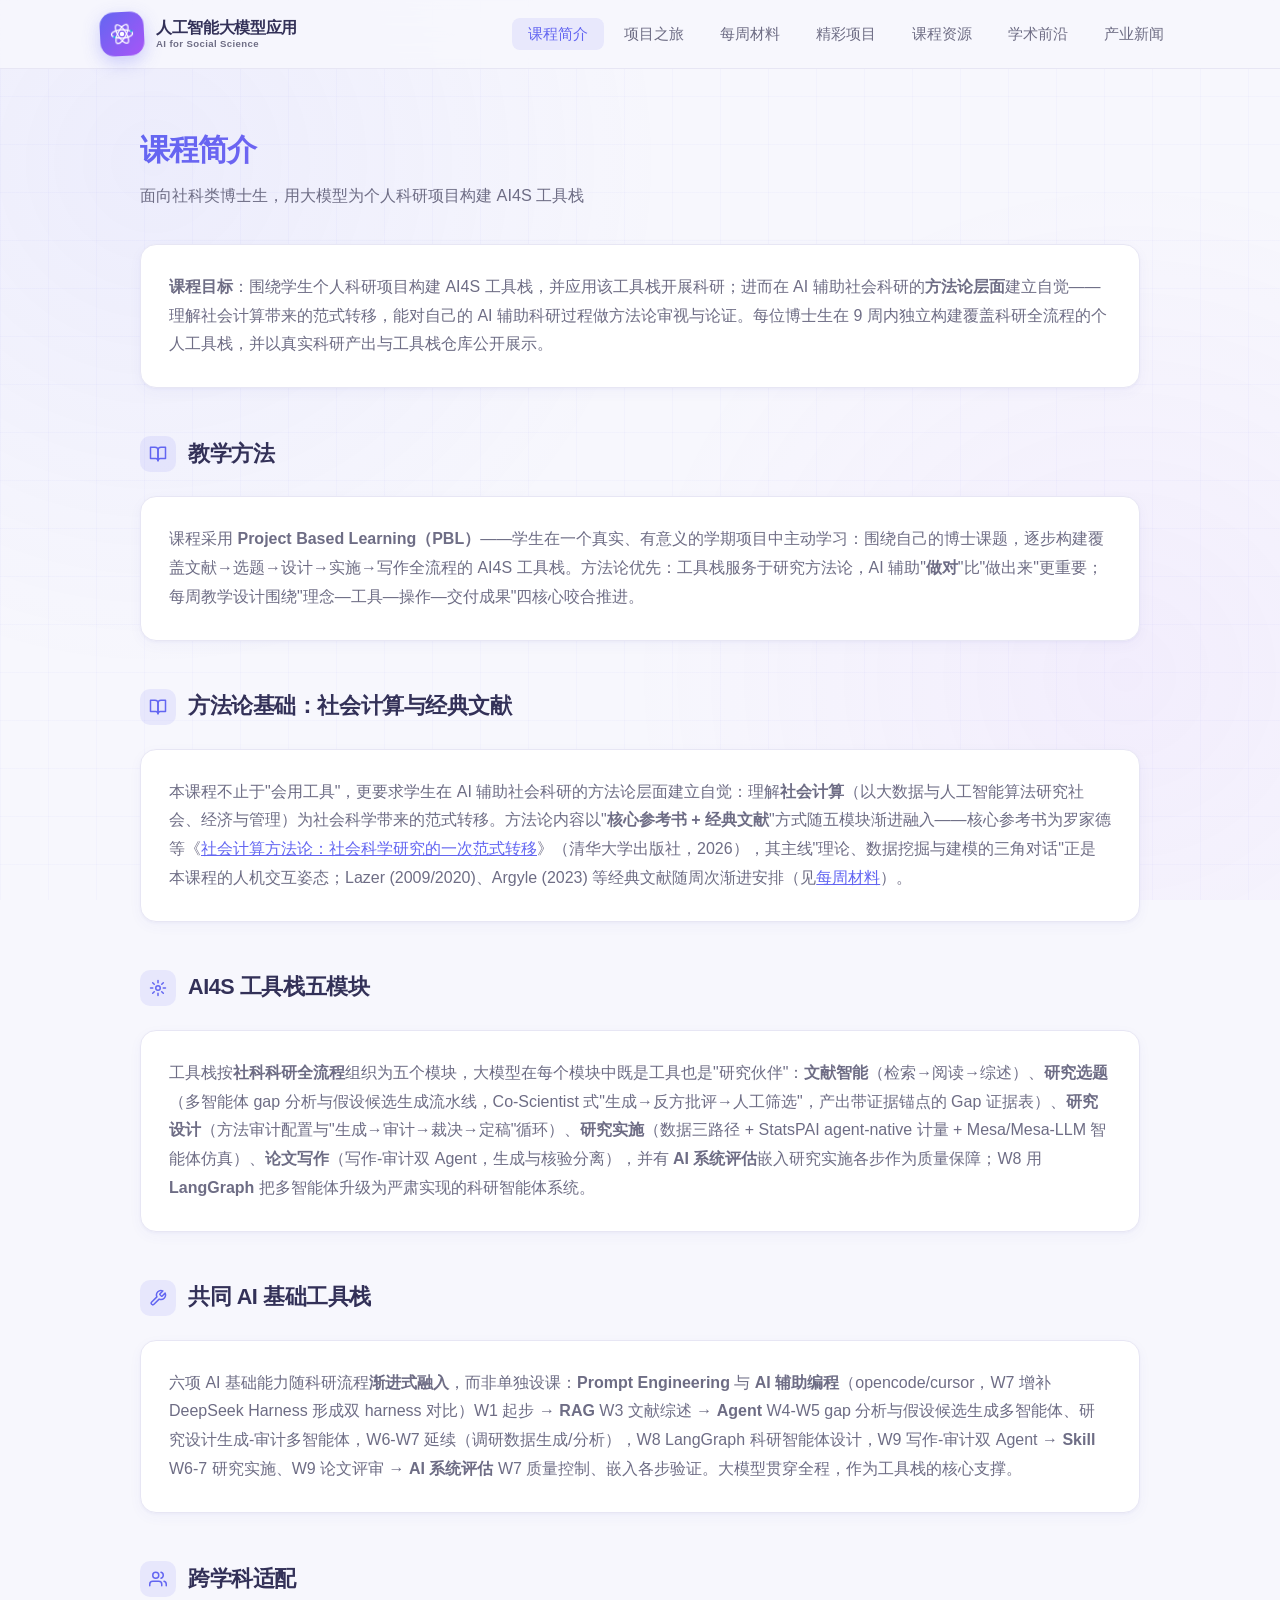
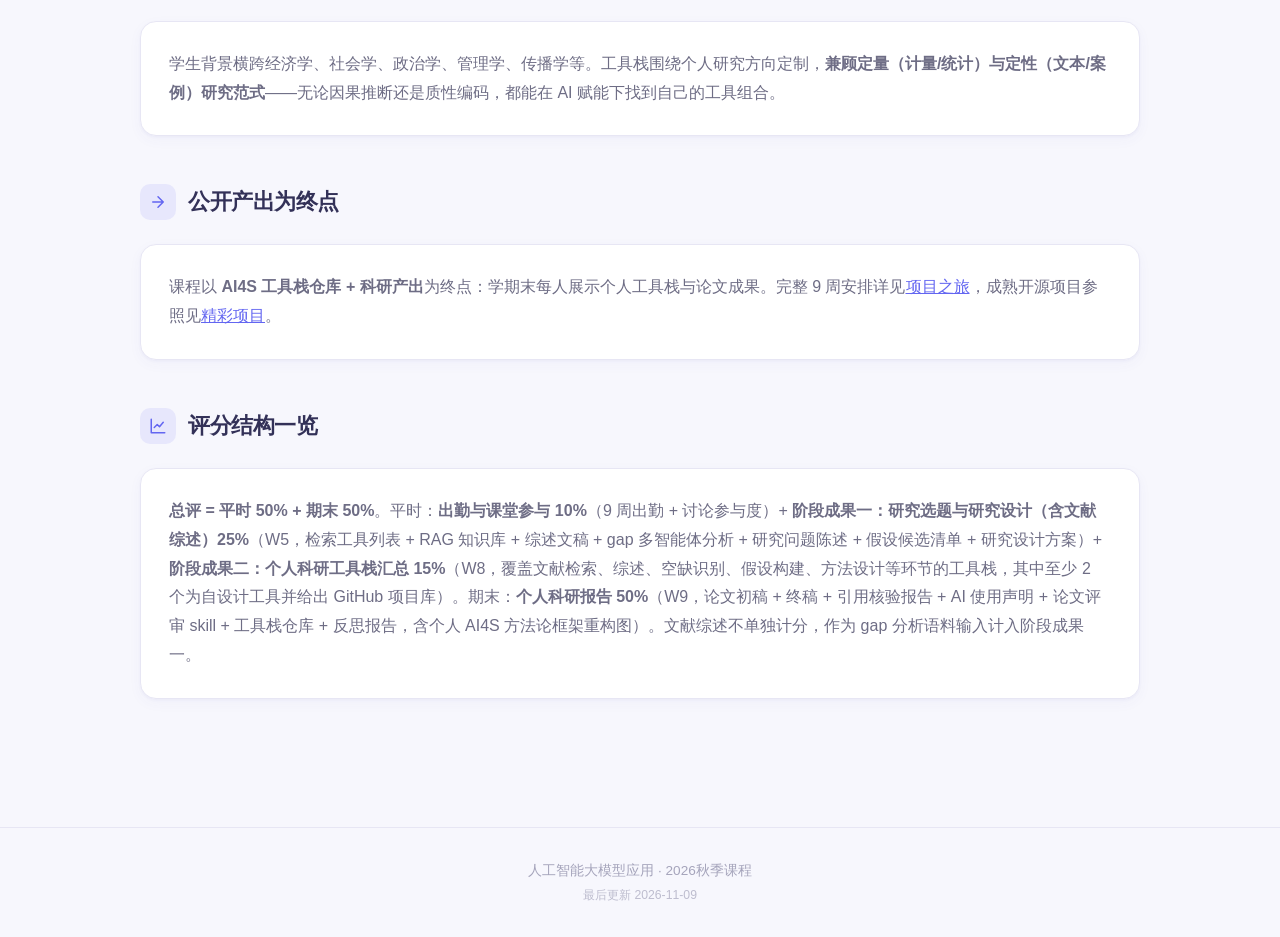
==== commit 7e7fbef3: "Remove prerequisite note from intro course goals" ====
--- a/intro.html
+++ b/intro.html
@@ -50,7 +50,7 @@
 
         <div class="section">
             <div class="card" style="margin-bottom:20px;">
-                <p><strong>课程目标</strong>：围绕学生个人科研项目构建 AI4S 工具栈，并应用该工具栈开展科研；进而在 AI 辅助社会科研的<strong>方法论层面</strong>建立自觉——理解社会计算带来的范式转移，能对自己的 AI 辅助科研过程做方法论审视与论证。每位博士生在 9 周内独立构建覆盖科研全流程的个人工具栈（先修要求：有一定 Python 基础和大模型使用经验），并以真实科研产出与工具栈仓库公开展示。</p>
+                <p><strong>课程目标</strong>：围绕学生个人科研项目构建 AI4S 工具栈，并应用该工具栈开展科研；进而在 AI 辅助社会科研的<strong>方法论层面</strong>建立自觉——理解社会计算带来的范式转移，能对自己的 AI 辅助科研过程做方法论审视与论证。每位博士生在 9 周内独立构建覆盖科研全流程的个人工具栈，并以真实科研产出与工具栈仓库公开展示。</p>
             </div>
         </div>
 
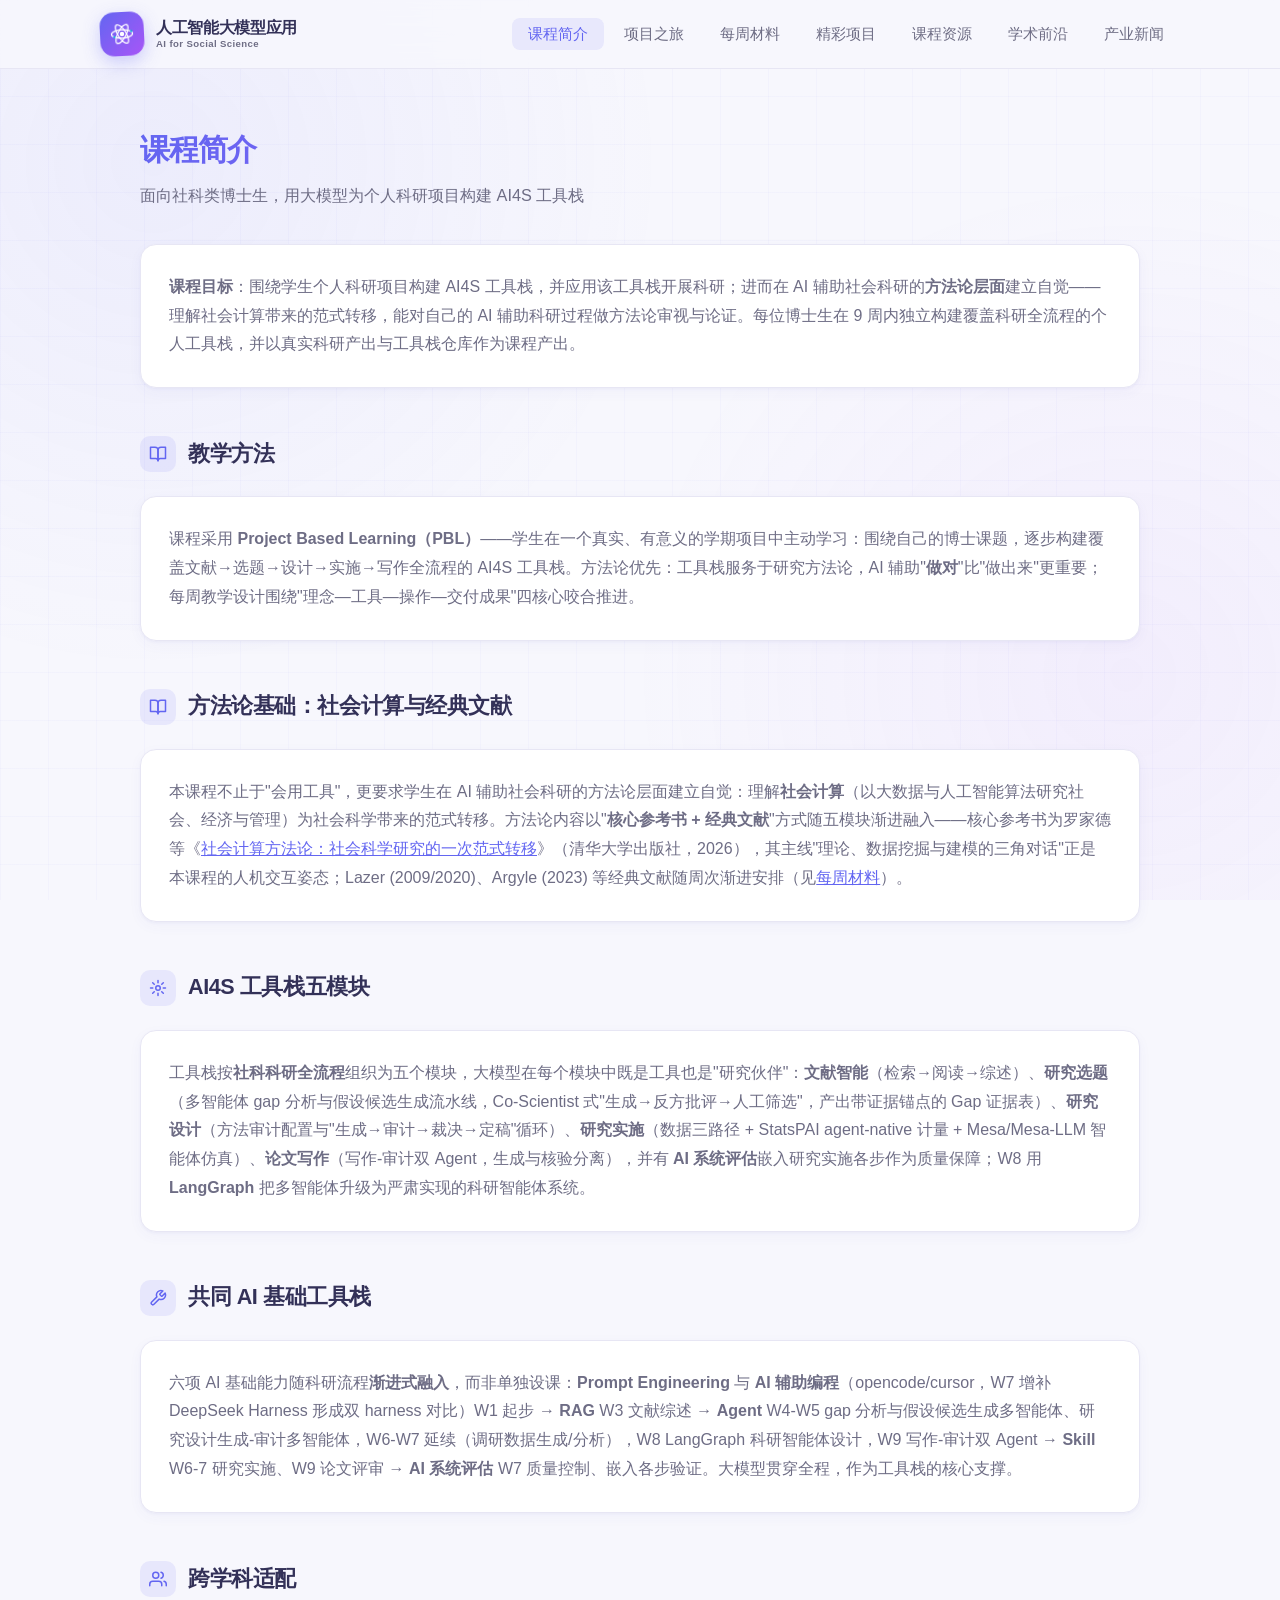
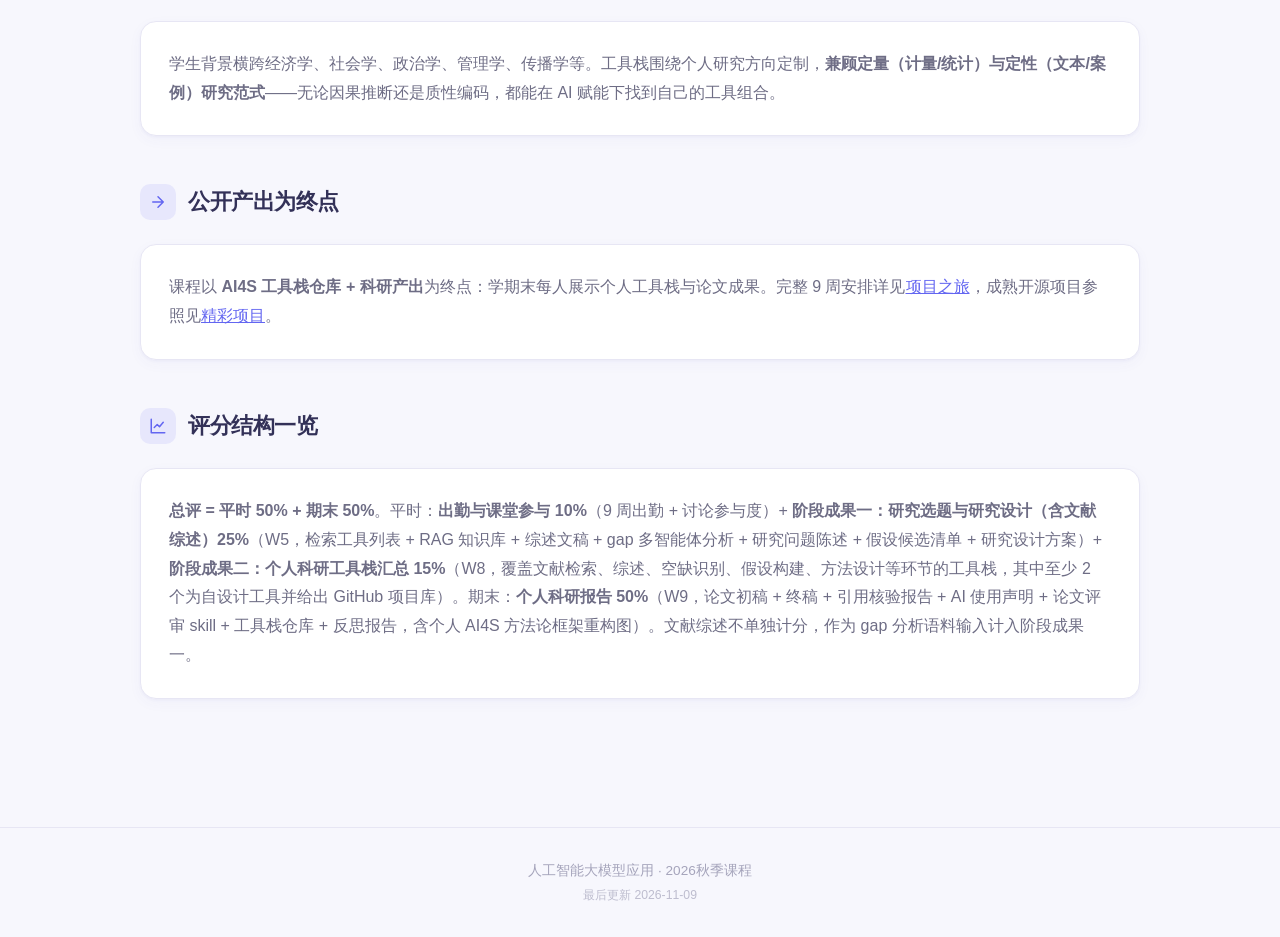
==== commit c18f170e: "Reword course deliverable as course output instead of public display" ====
--- a/intro.html
+++ b/intro.html
@@ -50,7 +50,7 @@
 
         <div class="section">
             <div class="card" style="margin-bottom:20px;">
-                <p><strong>课程目标</strong>：围绕学生个人科研项目构建 AI4S 工具栈，并应用该工具栈开展科研；进而在 AI 辅助社会科研的<strong>方法论层面</strong>建立自觉——理解社会计算带来的范式转移，能对自己的 AI 辅助科研过程做方法论审视与论证。每位博士生在 9 周内独立构建覆盖科研全流程的个人工具栈，并以真实科研产出与工具栈仓库公开展示。</p>
+                <p><strong>课程目标</strong>：围绕学生个人科研项目构建 AI4S 工具栈，并应用该工具栈开展科研；进而在 AI 辅助社会科研的<strong>方法论层面</strong>建立自觉——理解社会计算带来的范式转移，能对自己的 AI 辅助科研过程做方法论审视与论证。每位博士生在 9 周内独立构建覆盖科研全流程的个人工具栈，并以真实科研产出与工具栈仓库作为课程产出。</p>
             </div>
         </div>
 
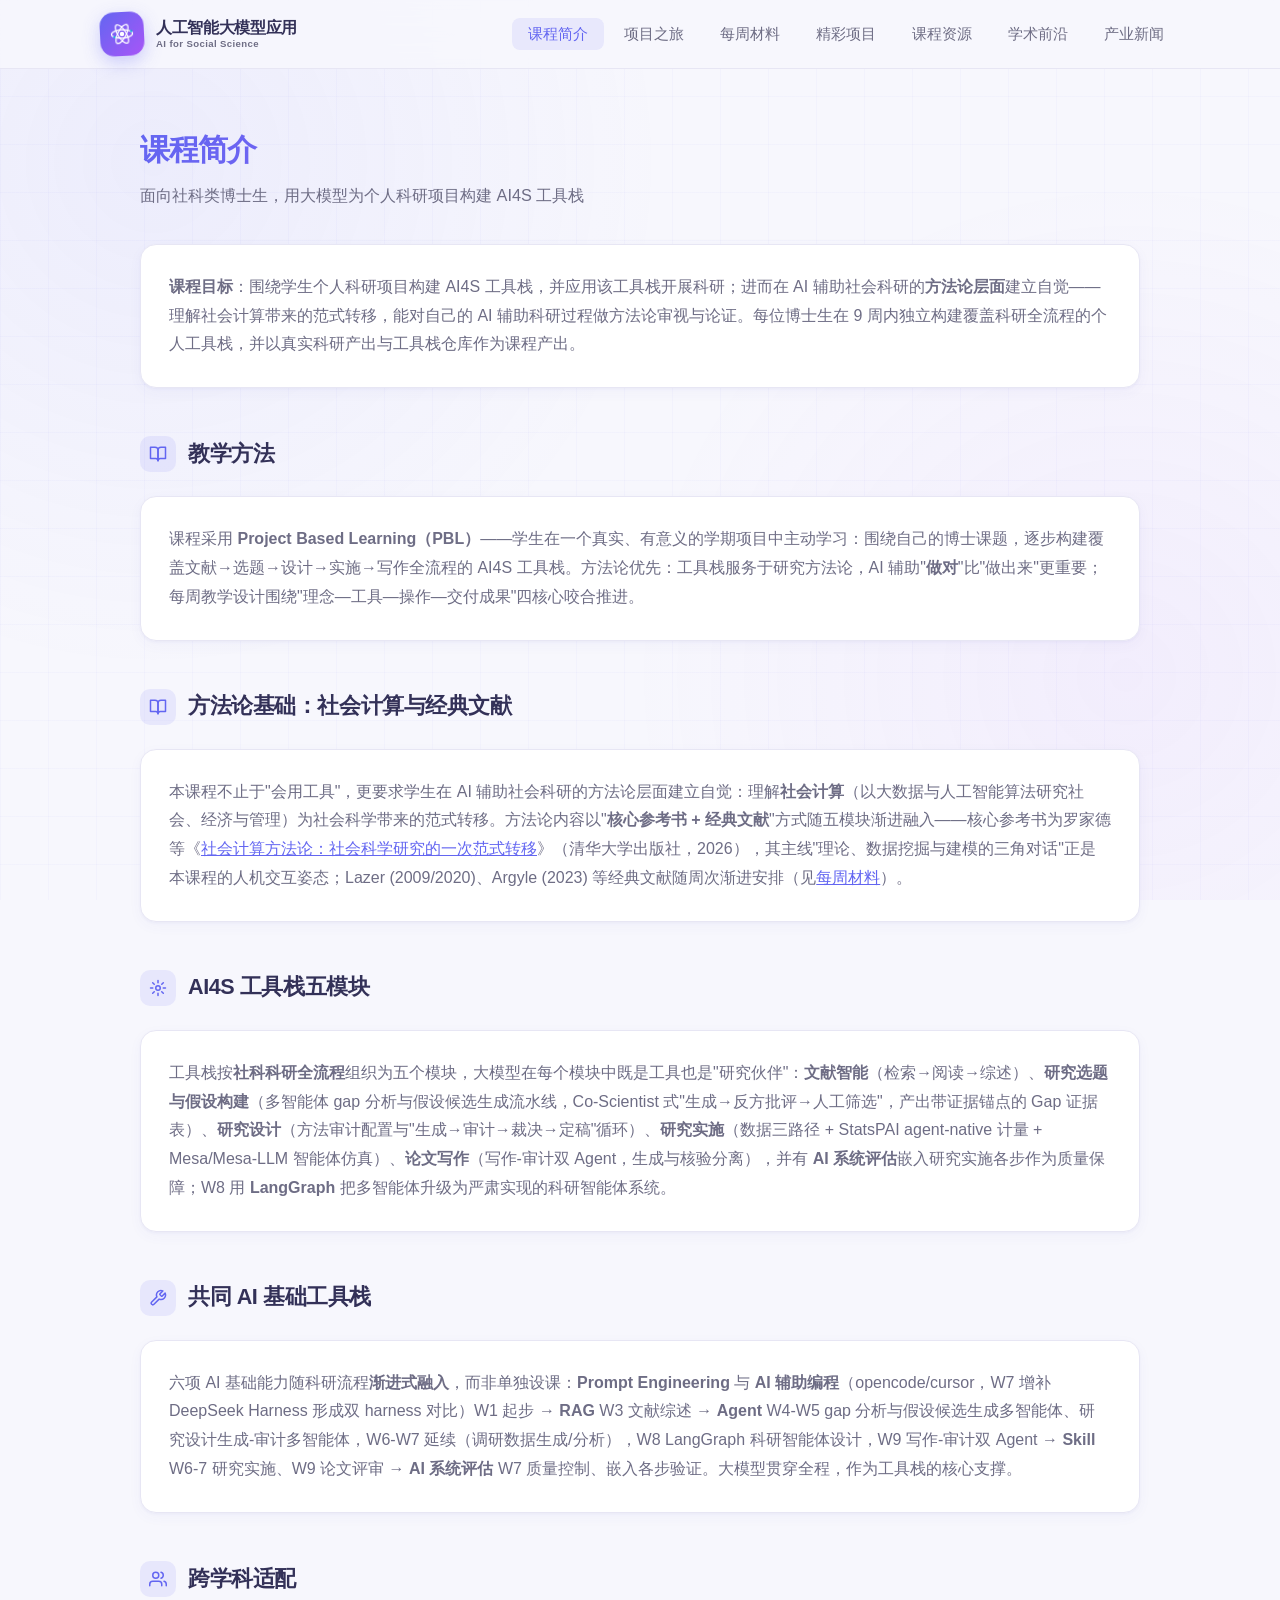
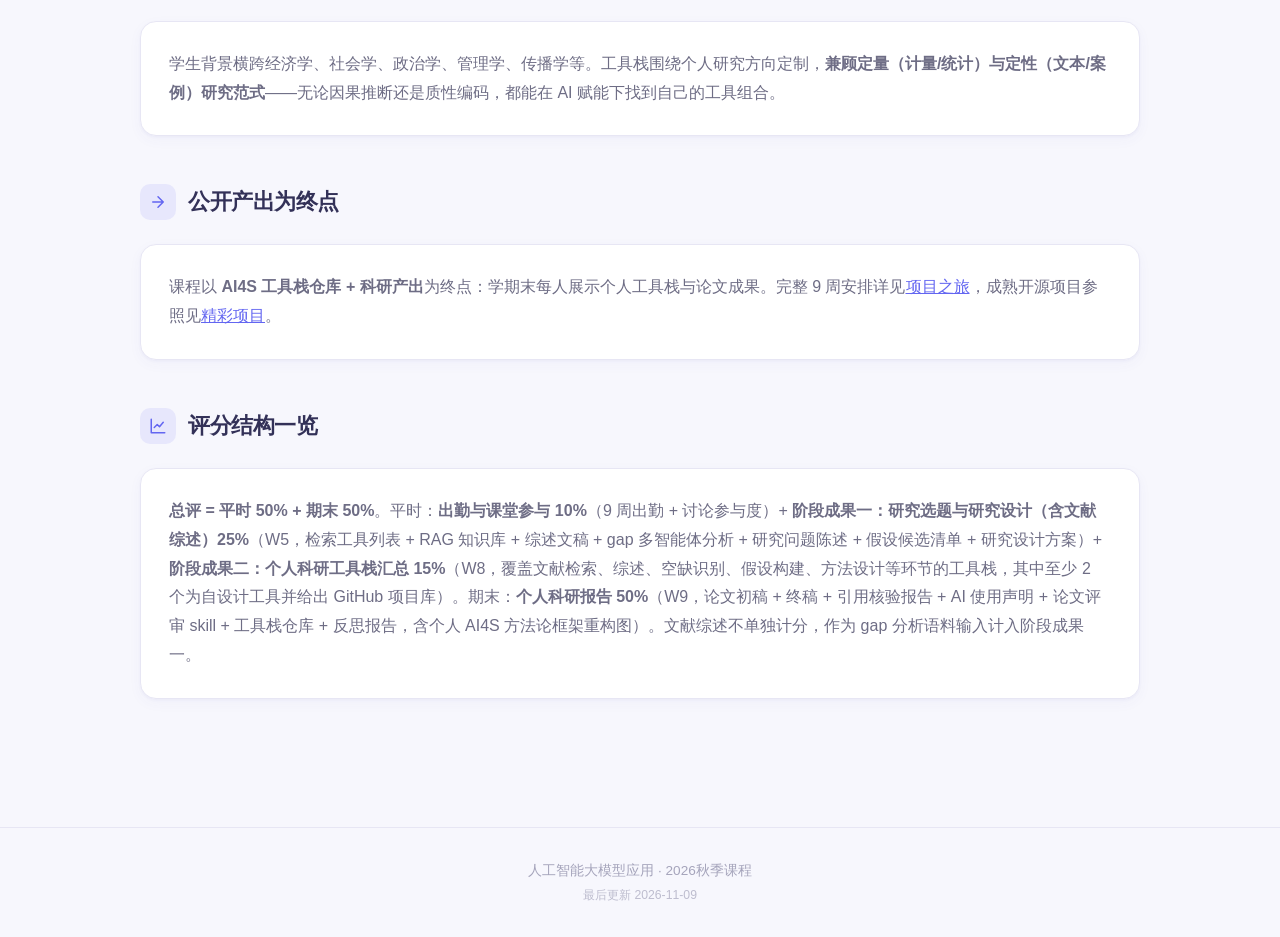
==== commit d084c7ea: "Rename module: research topic selection to topic & hypothesis construction" ====
--- a/intro.html
+++ b/intro.html
@@ -86,7 +86,7 @@
                 <h2 class="section-title">AI4S 工具栈五模块</h2>
             </div>
             <div class="card">
-                <p>工具栈按<strong>社科科研全流程</strong>组织为五个模块，大模型在每个模块中既是工具也是"研究伙伴"：<strong>文献智能</strong>（检索→阅读→综述）、<strong>研究选题</strong>（多智能体 gap 分析与假设候选生成流水线，Co-Scientist 式"生成→反方批评→人工筛选"，产出带证据锚点的 Gap 证据表）、<strong>研究设计</strong>（方法审计配置与"生成→审计→裁决→定稿"循环）、<strong>研究实施</strong>（数据三路径 + StatsPAI agent-native 计量 + Mesa/Mesa-LLM 智能体仿真）、<strong>论文写作</strong>（写作-审计双 Agent，生成与核验分离），并有 <strong>AI 系统评估</strong>嵌入研究实施各步作为质量保障；W8 用 <strong>LangGraph</strong> 把多智能体升级为严肃实现的科研智能体系统。</p>
+                <p>工具栈按<strong>社科科研全流程</strong>组织为五个模块，大模型在每个模块中既是工具也是"研究伙伴"：<strong>文献智能</strong>（检索→阅读→综述）、<strong>研究选题与假设构建</strong>（多智能体 gap 分析与假设候选生成流水线，Co-Scientist 式"生成→反方批评→人工筛选"，产出带证据锚点的 Gap 证据表）、<strong>研究设计</strong>（方法审计配置与"生成→审计→裁决→定稿"循环）、<strong>研究实施</strong>（数据三路径 + StatsPAI agent-native 计量 + Mesa/Mesa-LLM 智能体仿真）、<strong>论文写作</strong>（写作-审计双 Agent，生成与核验分离），并有 <strong>AI 系统评估</strong>嵌入研究实施各步作为质量保障；W8 用 <strong>LangGraph</strong> 把多智能体升级为严肃实现的科研智能体系统。</p>
             </div>
         </div>
 
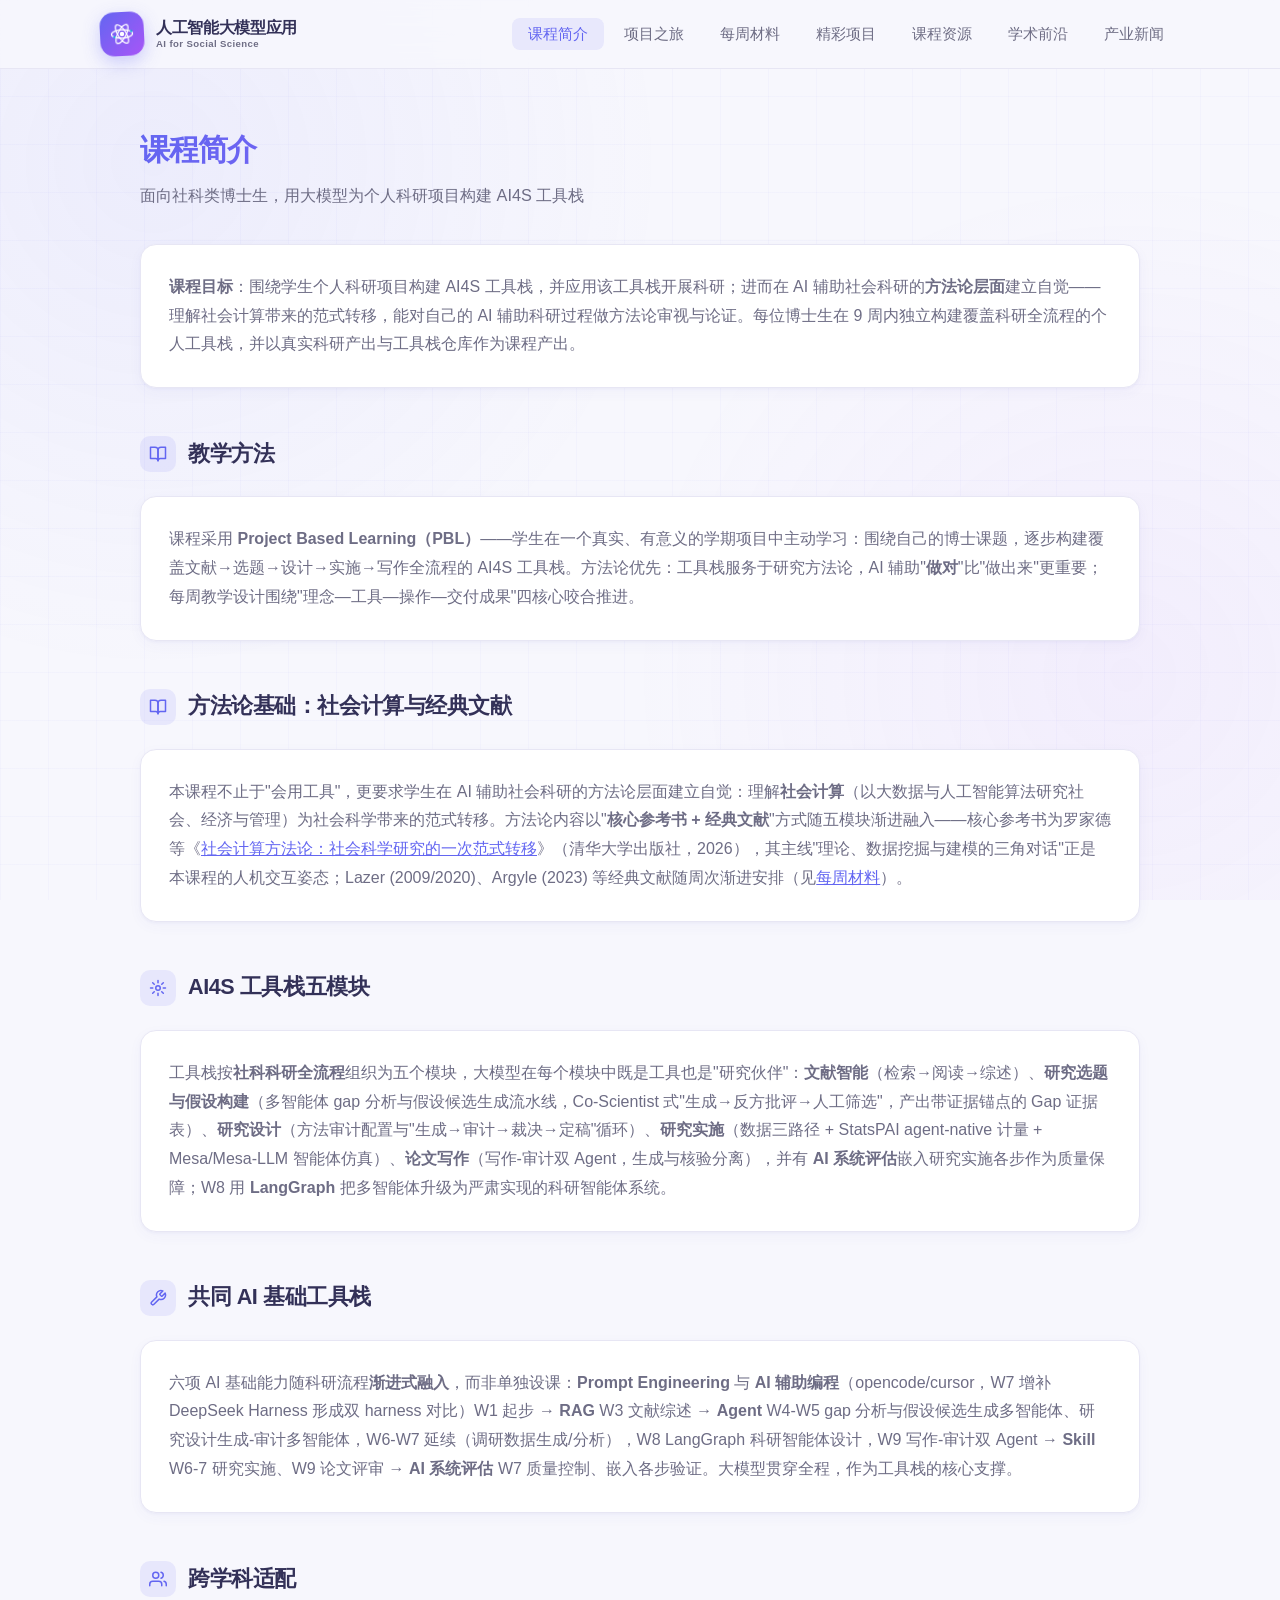
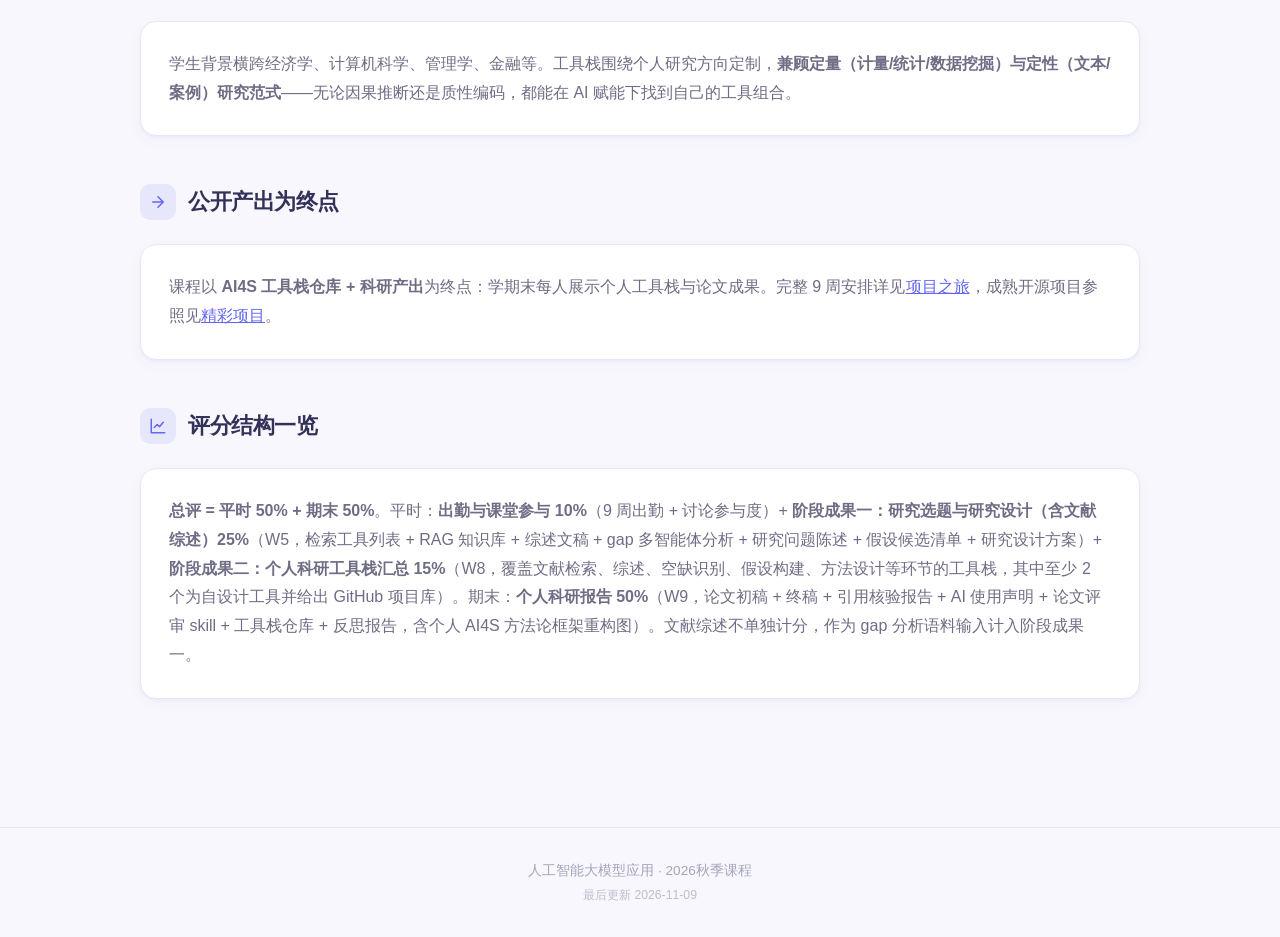
==== commit fdb8bd18: "Update student backgrounds and add data mining to quantitative scope" ====
--- a/intro.html
+++ b/intro.html
@@ -110,7 +110,7 @@
                 <h2 class="section-title">跨学科适配</h2>
             </div>
             <div class="card">
-                <p>学生背景横跨经济学、社会学、政治学、管理学、传播学等。工具栈围绕个人研究方向定制，<strong>兼顾定量（计量/统计）与定性（文本/案例）研究范式</strong>——无论因果推断还是质性编码，都能在 AI 赋能下找到自己的工具组合。</p>
+                <p>学生背景横跨经济学、计算机科学、管理学、金融等。工具栈围绕个人研究方向定制，<strong>兼顾定量（计量/统计/数据挖掘）与定性（文本/案例）研究范式</strong>——无论因果推断还是质性编码，都能在 AI 赋能下找到自己的工具组合。</p>
             </div>
         </div>
 
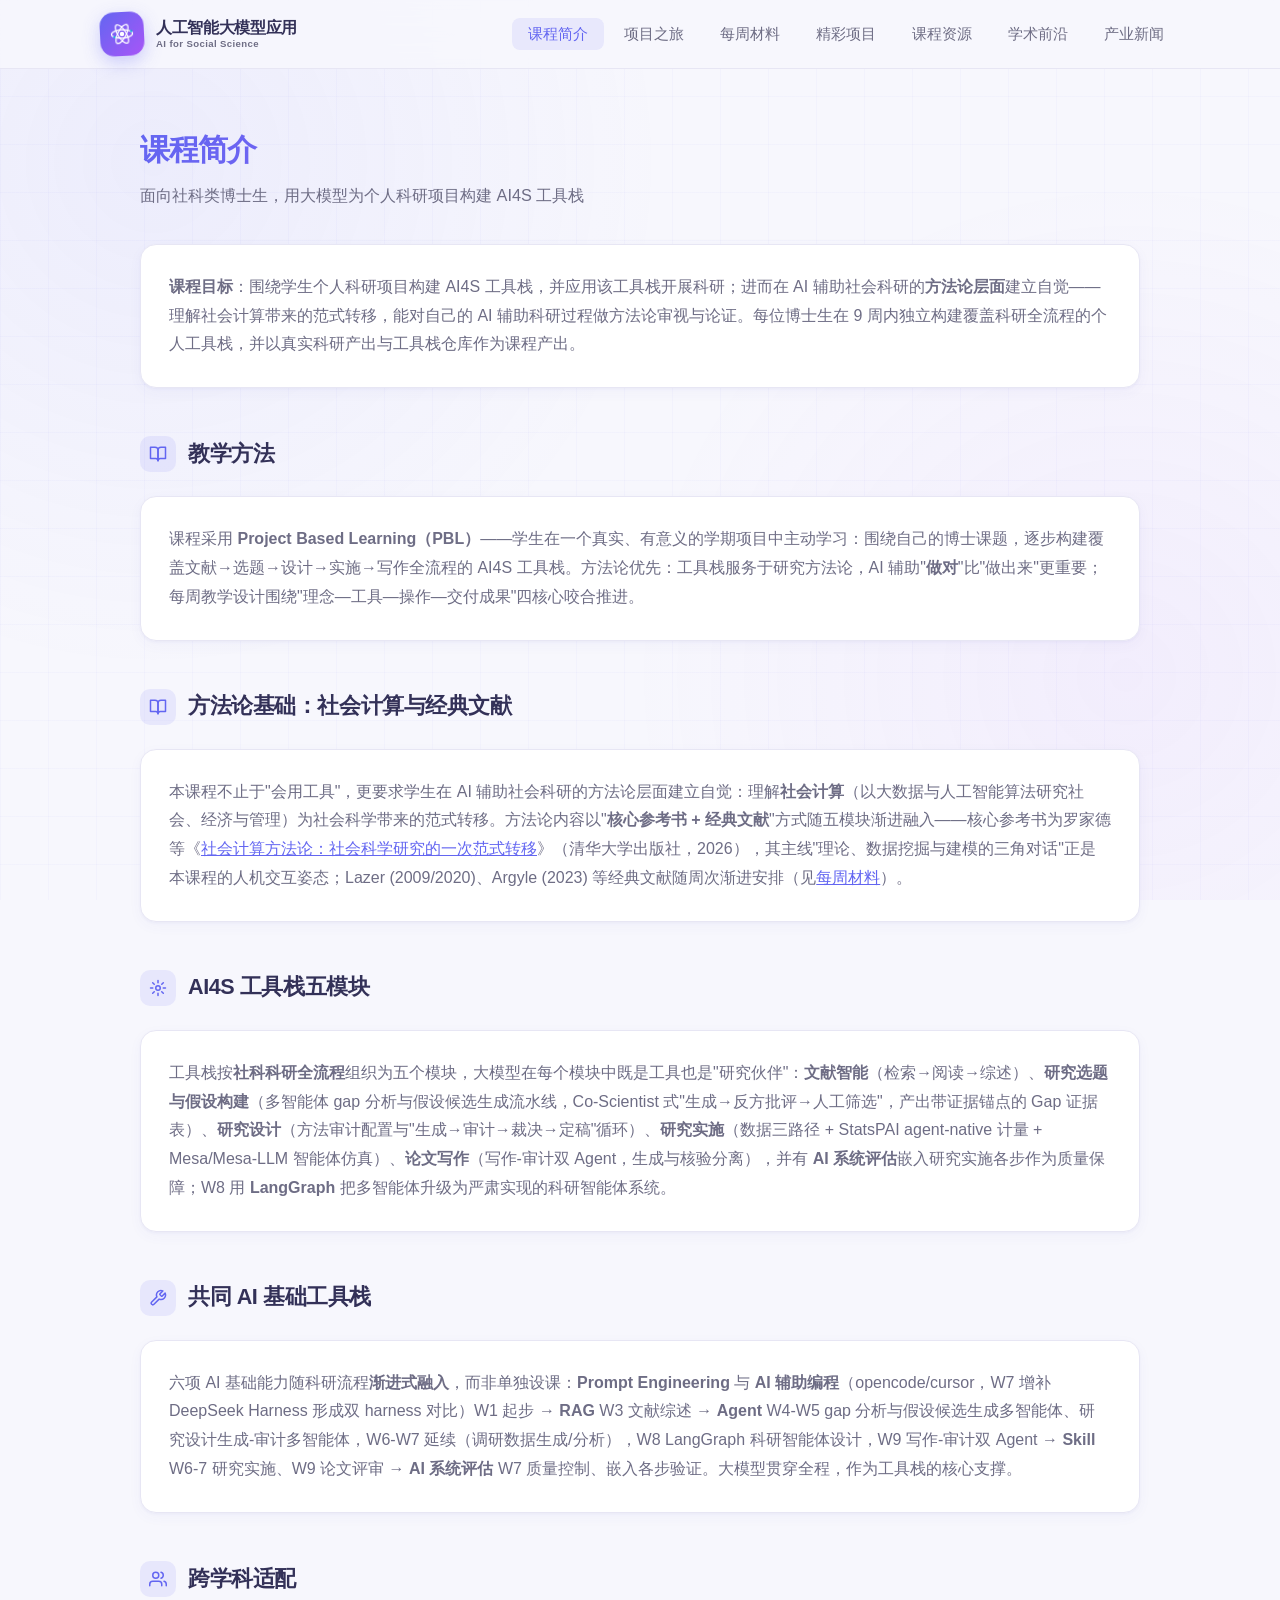
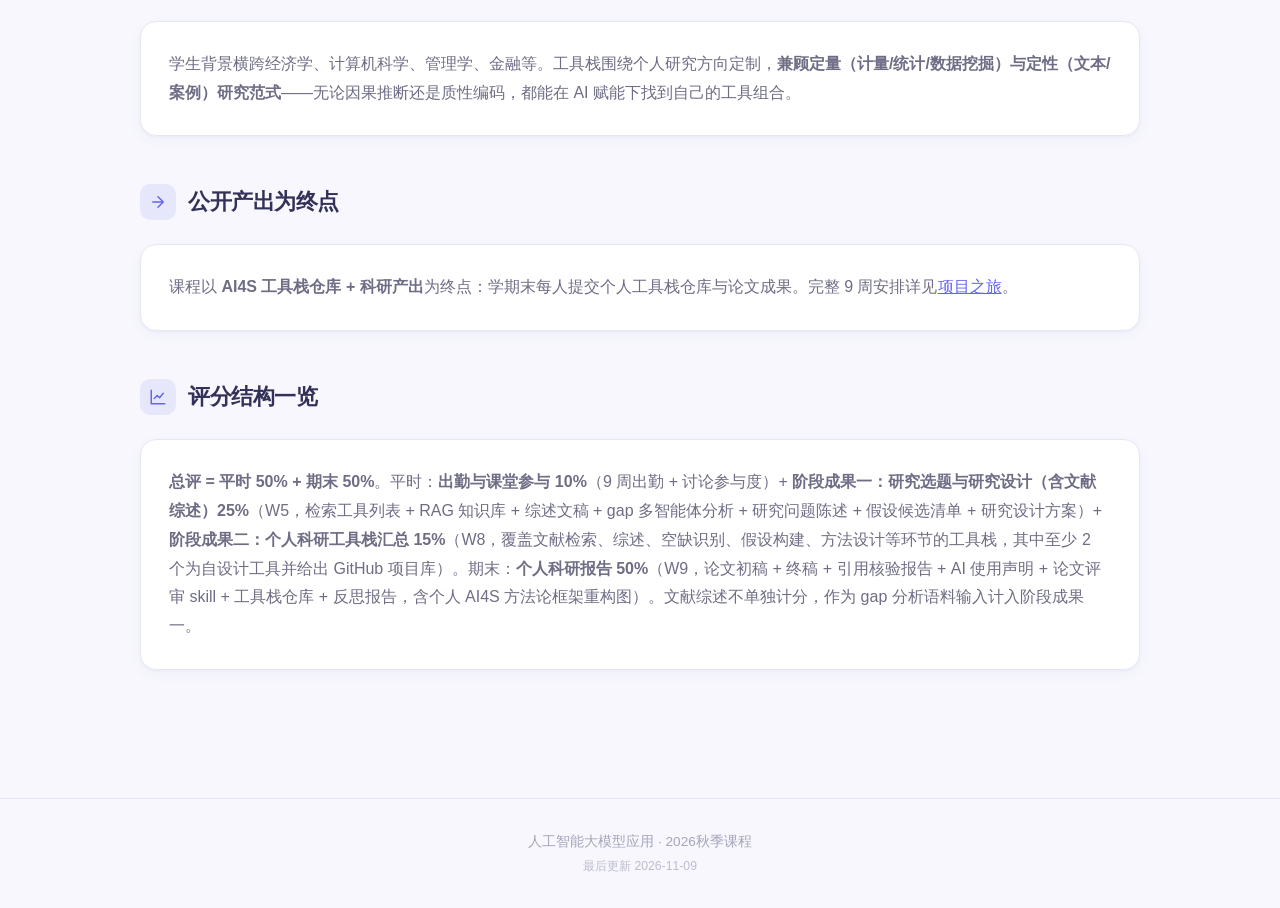
==== commit f3156785: "Intro: ending paragraph reworded, drop projects link" ====
--- a/intro.html
+++ b/intro.html
@@ -122,7 +122,7 @@
                 <h2 class="section-title">公开产出为终点</h2>
             </div>
             <div class="card">
-                <p>课程以 <strong>AI4S 工具栈仓库 + 科研产出</strong>为终点：学期末每人展示个人工具栈与论文成果。完整 9 周安排详见<a href="timeline.html" style="color:var(--accent);">项目之旅</a>，成熟开源项目参照见<a href="projects.html" style="color:var(--accent);">精彩项目</a>。</p>
+                <p>课程以 <strong>AI4S 工具栈仓库 + 科研产出</strong>为终点：学期末每人提交个人工具栈仓库与论文成果。完整 9 周安排详见<a href="timeline.html" style="color:var(--accent);">项目之旅</a>。</p>
             </div>
         </div>
 
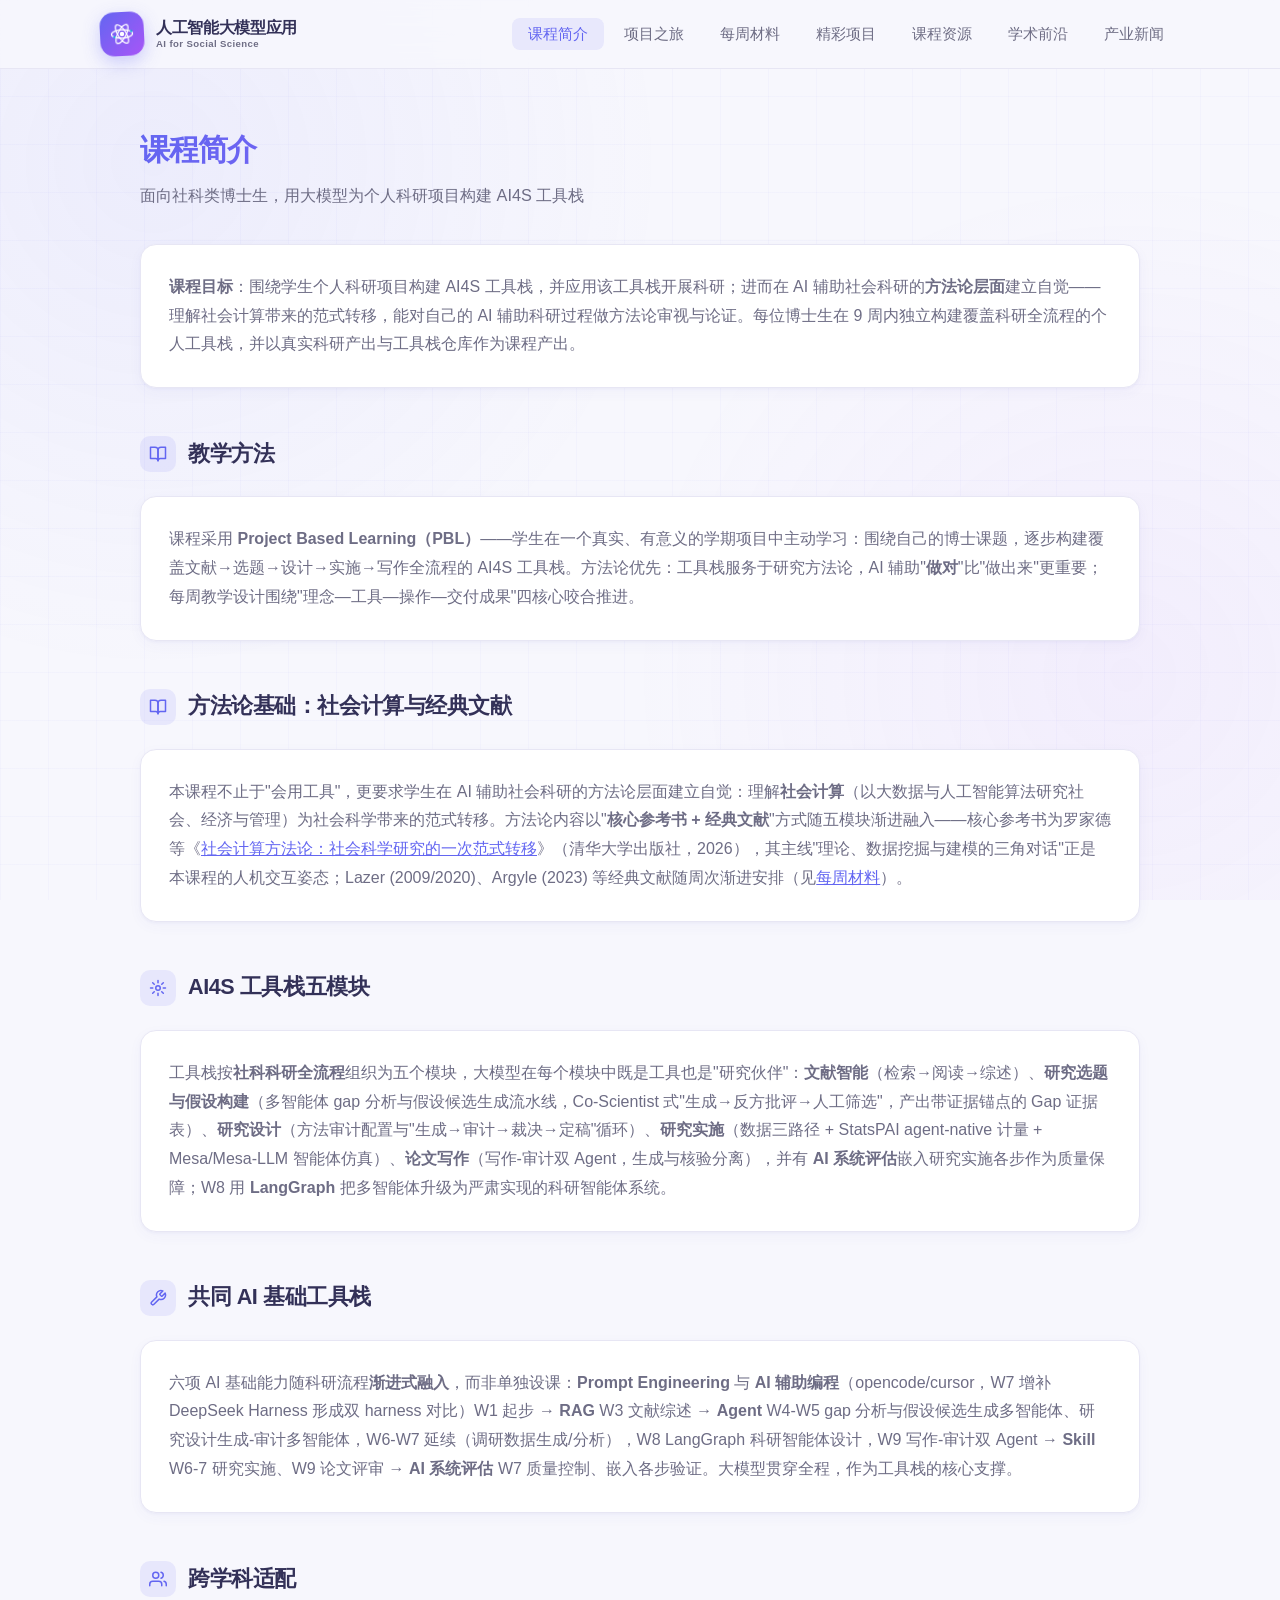
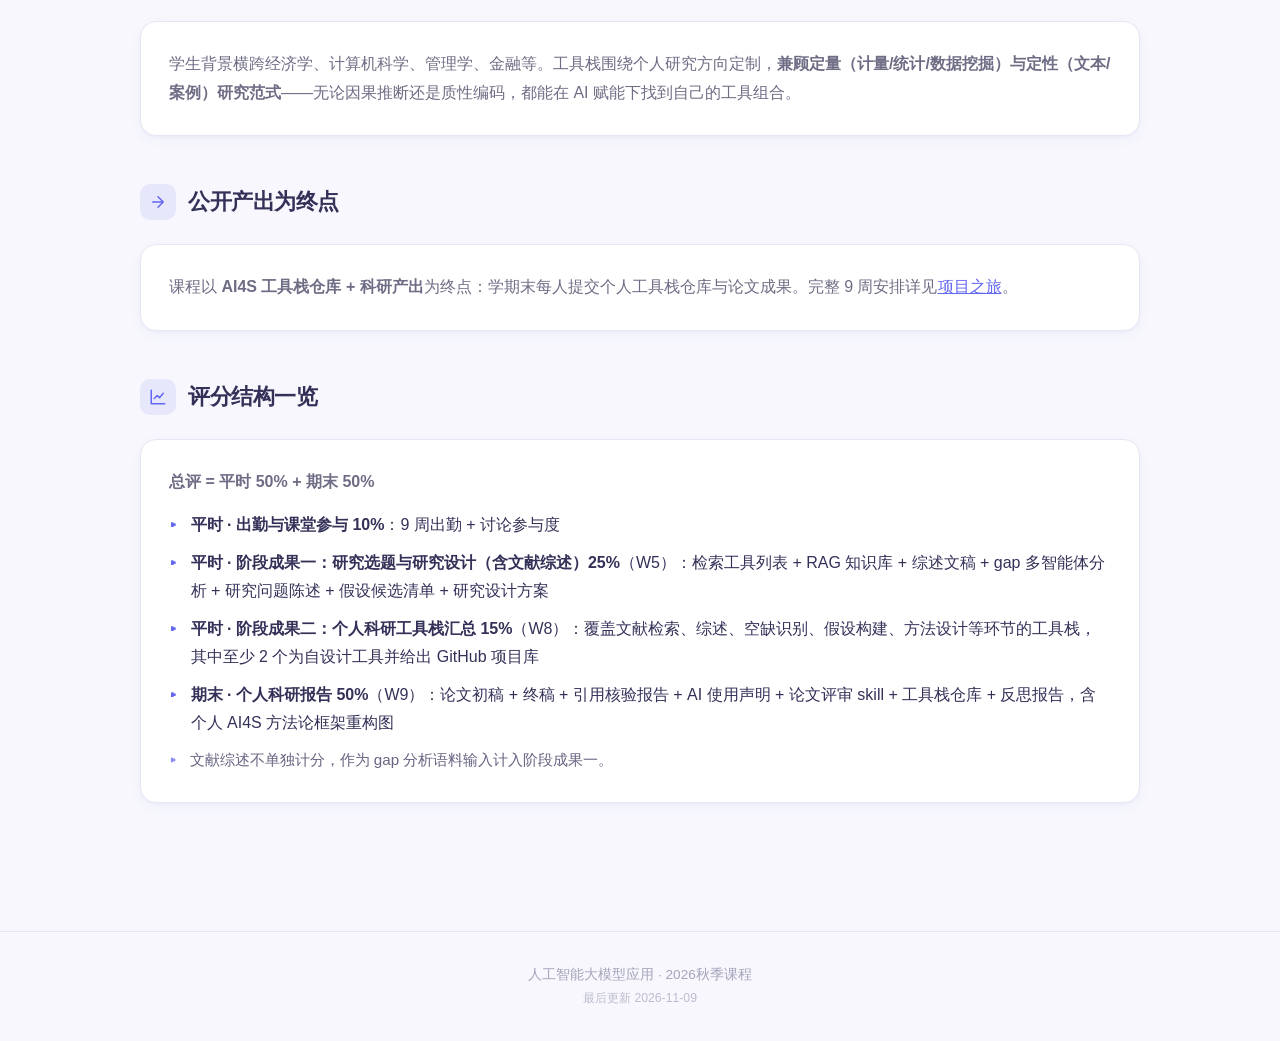
==== commit 5dbff778: "Intro: render grading breakdown as bullet points" ====
--- a/intro.html
+++ b/intro.html
@@ -11,6 +11,12 @@
     <meta property="og:url" content="https://haichaozheng.github.io/ai4s-showcase/">
     <link rel="icon" type="image/svg+xml" href="favicon.svg">
     <link rel="stylesheet" href="style.css?v=4">
+    <style>
+        .grading-list { list-style: none; padding: 0; margin: 14px 0 0; display: flex; flex-direction: column; gap: 10px; }
+        .grading-list li { position: relative; padding-left: 1.35em; line-height: 1.75; }
+        .grading-list li::before { content: "▸"; position: absolute; left: 0; top: 0; color: var(--accent); font-weight: 700; }
+        .grading-list .note { opacity: 0.75; font-size: 0.95em; }
+    </style>
 </head>
 <body>
     <nav>
@@ -134,7 +140,14 @@
                 <h2 class="section-title">评分结构一览</h2>
             </div>
             <div class="card">
-                <p><strong>总评 = 平时 50% + 期末 50%</strong>。平时：<strong>出勤与课堂参与 10%</strong>（9 周出勤 + 讨论参与度）+ <strong>阶段成果一：研究选题与研究设计（含文献综述）25%</strong>（W5，检索工具列表 + RAG 知识库 + 综述文稿 + gap 多智能体分析 + 研究问题陈述 + 假设候选清单 + 研究设计方案）+ <strong>阶段成果二：个人科研工具栈汇总 15%</strong>（W8，覆盖文献检索、综述、空缺识别、假设构建、方法设计等环节的工具栈，其中至少 2 个为自设计工具并给出 GitHub 项目库）。期末：<strong>个人科研报告 50%</strong>（W9，论文初稿 + 终稿 + 引用核验报告 + AI 使用声明 + 论文评审 skill + 工具栈仓库 + 反思报告，含个人 AI4S 方法论框架重构图）。文献综述不单独计分，作为 gap 分析语料输入计入阶段成果一。</p>
+                <p><strong>总评 = 平时 50% + 期末 50%</strong></p>
+                <ul class="grading-list">
+                    <li><strong>平时 · 出勤与课堂参与 10%</strong>：9 周出勤 + 讨论参与度</li>
+                    <li><strong>平时 · 阶段成果一：研究选题与研究设计（含文献综述）25%</strong>（W5）：检索工具列表 + RAG 知识库 + 综述文稿 + gap 多智能体分析 + 研究问题陈述 + 假设候选清单 + 研究设计方案</li>
+                    <li><strong>平时 · 阶段成果二：个人科研工具栈汇总 15%</strong>（W8）：覆盖文献检索、综述、空缺识别、假设构建、方法设计等环节的工具栈，其中至少 2 个为自设计工具并给出 GitHub 项目库</li>
+                    <li><strong>期末 · 个人科研报告 50%</strong>（W9）：论文初稿 + 终稿 + 引用核验报告 + AI 使用声明 + 论文评审 skill + 工具栈仓库 + 反思报告，含个人 AI4S 方法论框架重构图</li>
+                    <li class="note">文献综述不单独计分，作为 gap 分析语料输入计入阶段成果一。</li>
+                </ul>
             </div>
         </div>
     </main>
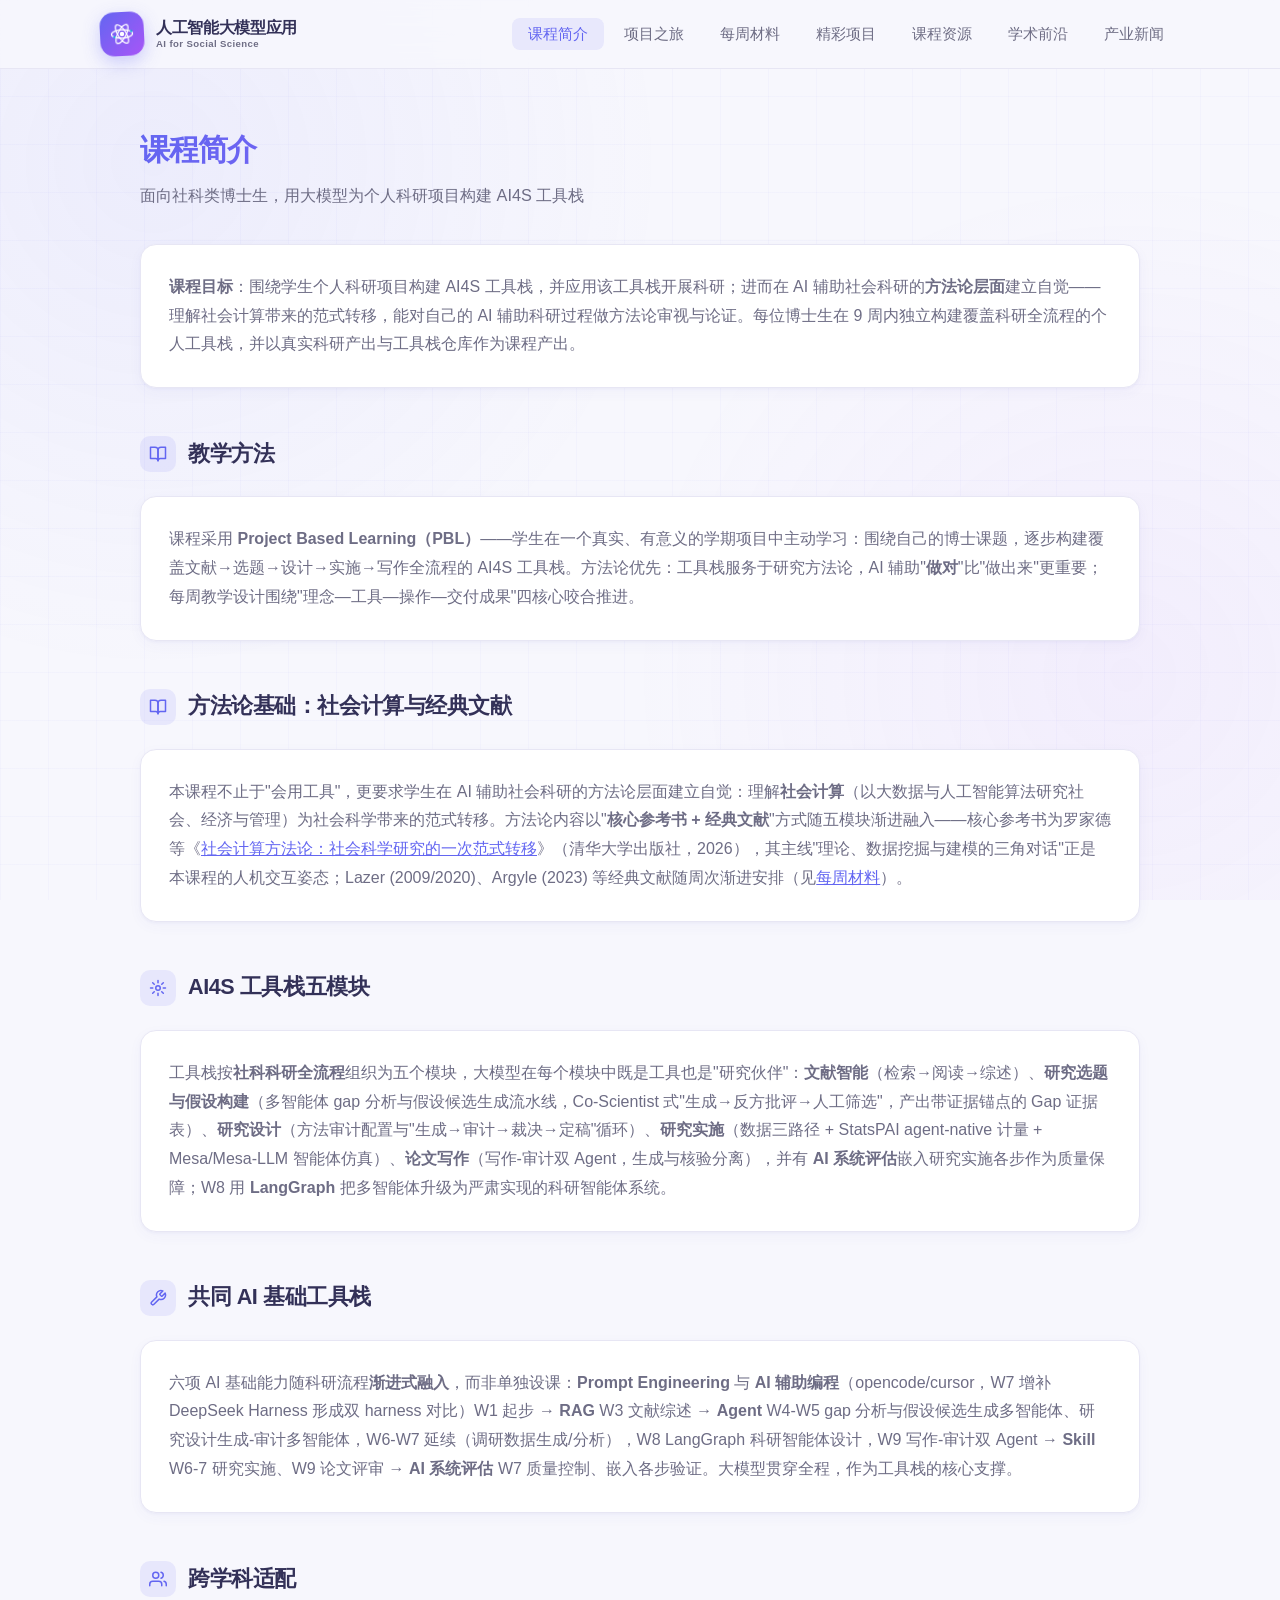
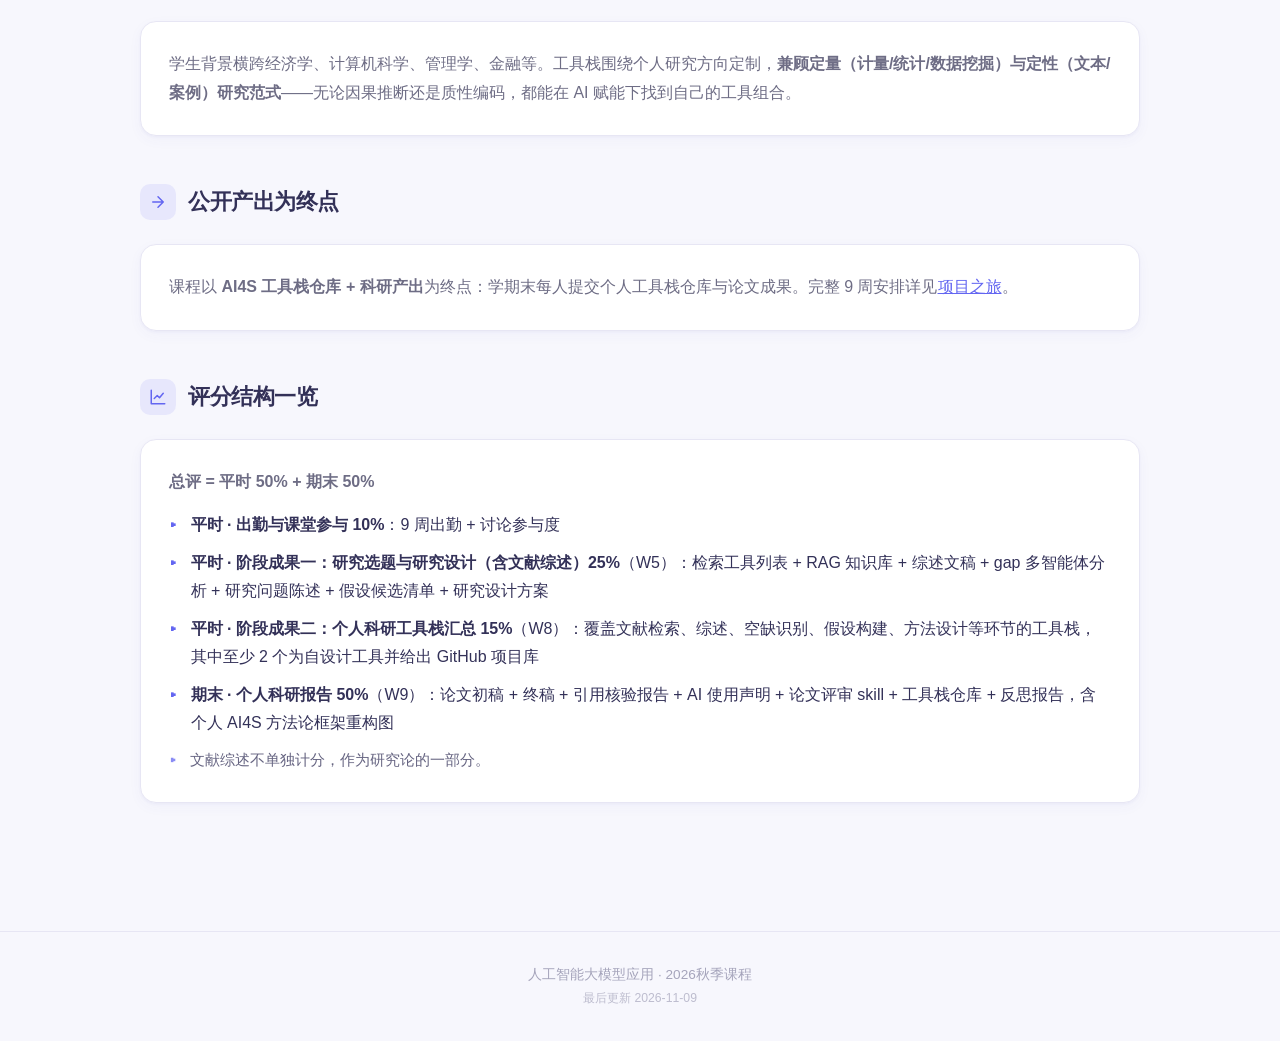
==== commit 2e821a98: "Intro: reword literature review grading note" ====
--- a/intro.html
+++ b/intro.html
@@ -146,7 +146,7 @@
                     <li><strong>平时 · 阶段成果一：研究选题与研究设计（含文献综述）25%</strong>（W5）：检索工具列表 + RAG 知识库 + 综述文稿 + gap 多智能体分析 + 研究问题陈述 + 假设候选清单 + 研究设计方案</li>
                     <li><strong>平时 · 阶段成果二：个人科研工具栈汇总 15%</strong>（W8）：覆盖文献检索、综述、空缺识别、假设构建、方法设计等环节的工具栈，其中至少 2 个为自设计工具并给出 GitHub 项目库</li>
                     <li><strong>期末 · 个人科研报告 50%</strong>（W9）：论文初稿 + 终稿 + 引用核验报告 + AI 使用声明 + 论文评审 skill + 工具栈仓库 + 反思报告，含个人 AI4S 方法论框架重构图</li>
-                    <li class="note">文献综述不单独计分，作为 gap 分析语料输入计入阶段成果一。</li>
+                    <li class="note">文献综述不单独计分，作为研究论的一部分。</li>
                 </ul>
             </div>
         </div>
